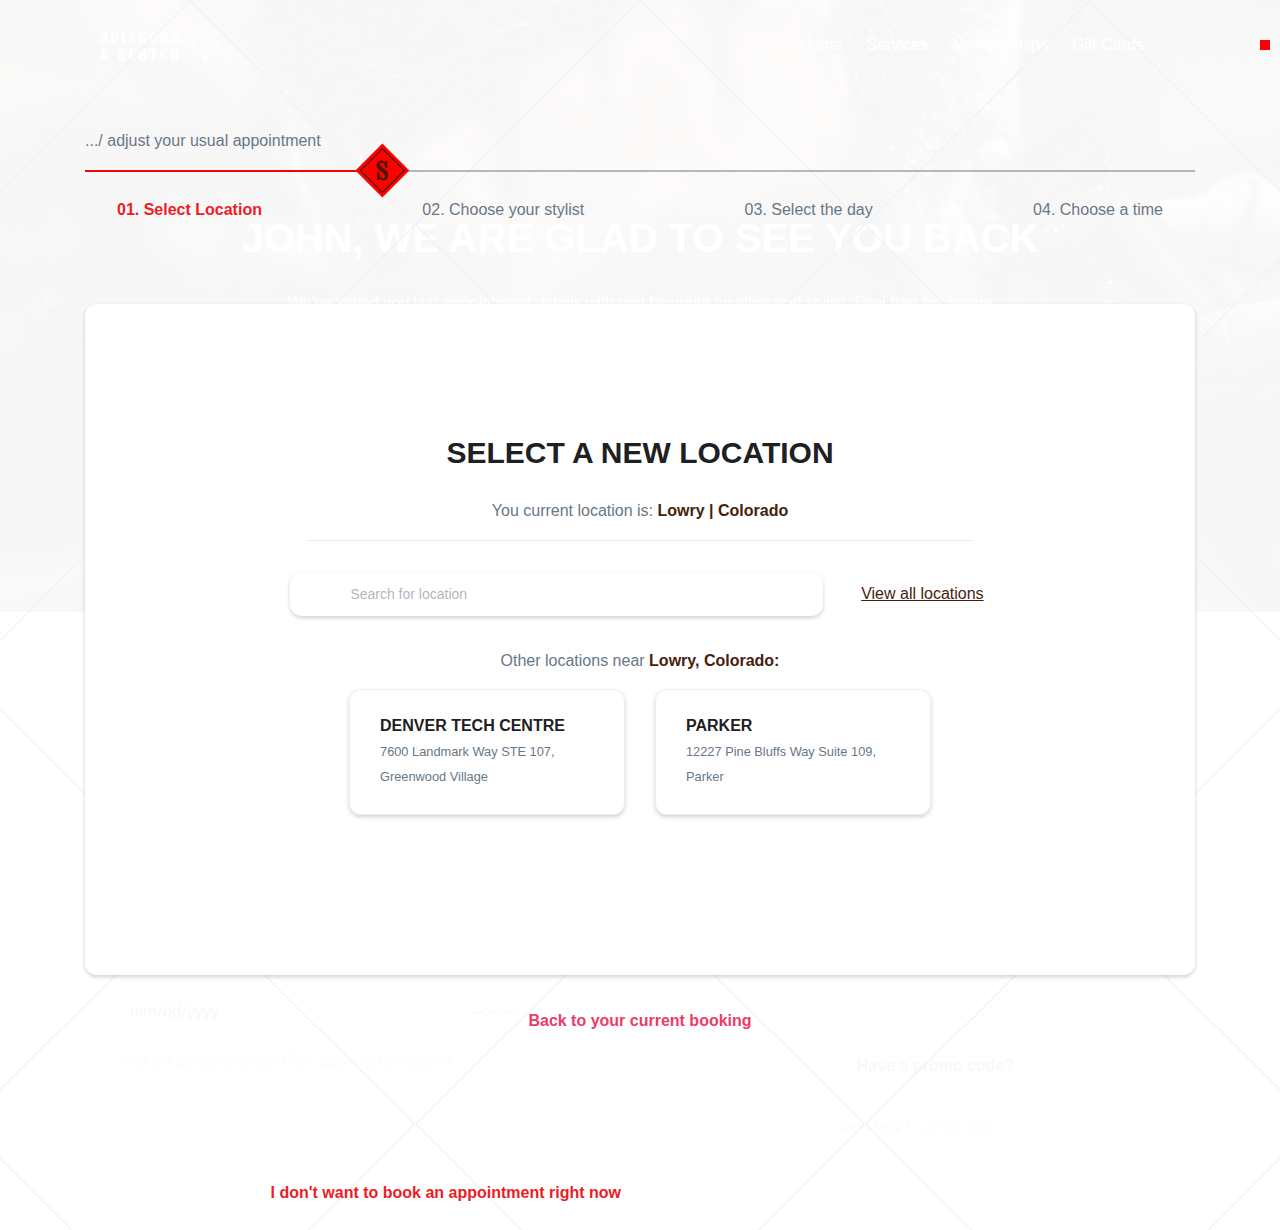
==== index.html @ 5a330d7a "Add files via upload" ====
<!DOCTYPE html>
<html lang="en">

<head>
    <meta charset="UTF-8">
    <meta http-equiv="X-UA-Compatible" content="IE=edge">
    <meta name="viewport" content="width=device-width, initial-scale=1.0">
    <title>Document</title>
    <link rel="stylesheet" href="booking-and-account-custom-css.css">
    <link rel="stylesheet" href="booking-and-account-theme.min.css">
    <link rel="stylesheet" href="style.css">
    <script src="https://ajax.googleapis.com/ajax/libs/jquery/3.6.0/jquery.min.js"></script>
    <!-- <link rel="stylesheet" href="/static/ss-assets/front/ss-design/assets/vendor/font-awesome/css/fontawesome-all.min.css">
    <link rel="stylesheet" href="/static/front-assets/vendor/fontawesome-lfg/css/all.min.css"> -->
    <script src="https://kit.fontawesome.com/88ddfd17d7.js" crossorigin="anonymous"></script>
    <style type="text/css">
        .tk-proxima-nova {
            font-family: "proxima-nova", sans-serif;
        }
    </style>
    <style type="text/css">
        @font-face {
            font-family: tk-proxima-nova-n7;
            src: url(https://use.typekit.net/af/925423/00000000000000003b9b038f/27/l?primer=7cdcb44be4a7db8877ffa5c0007b8dd865b3bbc383831fe2ea177f62257a9191&fvd=n7&v=3) format("woff2"), url(https://use.typekit.net/af/925423/00000000000000003b9b038f/27/d?primer=7cdcb44be4a7db8877ffa5c0007b8dd865b3bbc383831fe2ea177f62257a9191&fvd=n7&v=3) format("woff"), url(https://use.typekit.net/af/925423/00000000000000003b9b038f/27/a?primer=7cdcb44be4a7db8877ffa5c0007b8dd865b3bbc383831fe2ea177f62257a9191&fvd=n7&v=3) format("opentype");
            font-weight: 700;
            font-style: normal;
            font-stretch: normal;
            font-display: auto;
        }
        
        @font-face {
            font-family: tk-proxima-nova-i7;
            src: url(https://use.typekit.net/af/cd78b3/00000000000000003b9b038e/27/l?primer=7cdcb44be4a7db8877ffa5c0007b8dd865b3bbc383831fe2ea177f62257a9191&fvd=i7&v=3) format("woff2"), url(https://use.typekit.net/af/cd78b3/00000000000000003b9b038e/27/d?primer=7cdcb44be4a7db8877ffa5c0007b8dd865b3bbc383831fe2ea177f62257a9191&fvd=i7&v=3) format("woff"), url(https://use.typekit.net/af/cd78b3/00000000000000003b9b038e/27/a?primer=7cdcb44be4a7db8877ffa5c0007b8dd865b3bbc383831fe2ea177f62257a9191&fvd=i7&v=3) format("opentype");
            font-weight: 700;
            font-style: italic;
            font-stretch: normal;
            font-display: auto;
        }
        
        @font-face {
            font-family: tk-proxima-nova-n4;
            src: url(https://use.typekit.net/af/219c30/00000000000000003b9b0389/27/l?primer=7cdcb44be4a7db8877ffa5c0007b8dd865b3bbc383831fe2ea177f62257a9191&fvd=n4&v=3) format("woff2"), url(https://use.typekit.net/af/219c30/00000000000000003b9b0389/27/d?primer=7cdcb44be4a7db8877ffa5c0007b8dd865b3bbc383831fe2ea177f62257a9191&fvd=n4&v=3) format("woff"), url(https://use.typekit.net/af/219c30/00000000000000003b9b0389/27/a?primer=7cdcb44be4a7db8877ffa5c0007b8dd865b3bbc383831fe2ea177f62257a9191&fvd=n4&v=3) format("opentype");
            font-weight: 400;
            font-style: normal;
            font-stretch: normal;
            font-display: auto;
        }
        
        @font-face {
            font-family: tk-proxima-nova-i4;
            src: url(https://use.typekit.net/af/0de7d4/00000000000000003b9b0388/27/l?primer=7cdcb44be4a7db8877ffa5c0007b8dd865b3bbc383831fe2ea177f62257a9191&fvd=i4&v=3) format("woff2"), url(https://use.typekit.net/af/0de7d4/00000000000000003b9b0388/27/d?primer=7cdcb44be4a7db8877ffa5c0007b8dd865b3bbc383831fe2ea177f62257a9191&fvd=i4&v=3) format("woff"), url(https://use.typekit.net/af/0de7d4/00000000000000003b9b0388/27/a?primer=7cdcb44be4a7db8877ffa5c0007b8dd865b3bbc383831fe2ea177f62257a9191&fvd=i4&v=3) format("opentype");
            font-weight: 400;
            font-style: italic;
            font-stretch: normal;
            font-display: auto;
        }
        
        @font-face {
            font-family: tk-proxima-nova-n3;
            src: url(https://use.typekit.net/af/ed2fe5/00000000000000003b9b0387/27/l?primer=7cdcb44be4a7db8877ffa5c0007b8dd865b3bbc383831fe2ea177f62257a9191&fvd=n3&v=3) format("woff2"), url(https://use.typekit.net/af/ed2fe5/00000000000000003b9b0387/27/d?primer=7cdcb44be4a7db8877ffa5c0007b8dd865b3bbc383831fe2ea177f62257a9191&fvd=n3&v=3) format("woff"), url(https://use.typekit.net/af/ed2fe5/00000000000000003b9b0387/27/a?primer=7cdcb44be4a7db8877ffa5c0007b8dd865b3bbc383831fe2ea177f62257a9191&fvd=n3&v=3) format("opentype");
            font-weight: 300;
            font-style: normal;
            font-stretch: normal;
            font-display: auto;
        }
    </style>
</head>

<body class="diamond-background">
    <div class="background-img--wrapper">
        <header id="header" class="header">
            <div class="header-section no-background__modifier">
                <div class="container header-hide-content pt-2">
                    <div id="logoAndNav" class="container">
                        <!-- Nav -->
                        <nav class="js-mega-menu navbar navbar-expand-lg hs-menu-initialized hs-menu-horizontal">
                            <!-- Logo -->
                            <a class="navbar-brand" href="/home" aria-label="Front">
                                <img src="./media/white_logo.svg" alt="Logo">
                            </a>
                            <!-- End Logo -->
                            <!-- Responsive Toggle Button -->
                            <button type="button" class="navbar-toggler btn btn-icon btn-sm rounded-circle" aria-label="Toggle navigation" aria-expanded="false" aria-controls="navBar" data-toggle="collapse" data-target="#navBar">
                                <span
                                    class="navbar-toggler-default">
                                    <svg width="14"
                                        height="14"
                                        viewBox="0 0 18 18"
                                        xmlns="http://www.w3.org/2000/svg">
                                        <path
                                            fill="currentColor"
                                            d="M17.4,6.2H0.6C0.3,6.2,0,5.9,0,5.5V4.1c0-0.4,0.3-0.7,0.6-0.7h16.9c0.3,0,0.6,0.3,0.6,0.7v1.4C18,5.9,17.7,6.2,17.4,6.2z M17.4,14.1H0.6c-0.3,0-0.6-0.3-0.6-0.7V12c0-0.4,0.3-0.7,0.6-0.7h16.9c0.3,0,0.6,0.3,0.6,0.7v1.4C18,13.7,17.7,14.1,17.4,14.1z">
                                        </path>
                                    </svg>
                                </span>
                                <span
                                    class="navbar-toggler-toggled">
                                    <svg width="14"
                                        height="14"
                                        viewBox="0 0 18 18"
                                        xmlns="http://www.w3.org/2000/svg">
                                        <path
                                            fill="currentColor"
                                            d="M11.5,9.5l5-5c0.2-0.2,0.2-0.6-0.1-0.9l-1-1c-0.3-0.3-0.7-0.3-0.9-0.1l-5,5l-5-5C4.3,2.3,3.9,2.4,3.6,2.6l-1,1 C2.4,3.9,2.3,4.3,2.5,4.5l5,5l-5,5c-0.2,0.2-0.2,0.6,0.1,0.9l1,1c0.3,0.3,0.7,0.3,0.9,0.1l5-5l5,5c0.2,0.2,0.6,0.2,0.9-0.1l1-1 c0.3-0.3,0.3-0.7,0.1-0.9L11.5,9.5z">
                                        </path>
                                    </svg>
                                </span>
                            </button>
                            <!-- End Responsive Toggle Button -->
                            <!-- Navigation -->
                            <div id="navBar" class="collapse navbar-collapse">
                                <ul class="navbar-nav">
                                    <li class="navbar-nav-item">
                                        <a class="nav-link active nav-loading-trigger" href="/home">Home</a>
                                    </li>
                                    <!-- Listings -->
                                    <li class="navbar-nav-item mr-lg-auto">
                                        <a id="jobListingsMegaMenu" class="hs-mega-menu-invoker nav-link nav-loading-trigger" href="/services" aria-haspopup="true" aria-expanded="false" aria-labelledby="jobsSubMenuListing">Services</a>
                                    </li>
                                    <!-- End Listings -->
                                    <!-- Listings -->
                                    <li class="navbar-nav-item mr-lg-auto">
                                        <a id="jobListingsMegaMenu" class="hs-mega-menu-invoker nav-link nav-loading-trigger" href="/memberships" aria-haspopup="true" aria-expanded="false" aria-labelledby="jobsSubMenuListing">Memberships</a>
                                    </li>
                                    <!-- End Listings -->
                                    <!-- Listings -->
                                    <li class="navbar-nav-item mr-lg-auto">
                                        <a id="giftCards" class="hs-mega-menu-invoker nav-link nav-loading-trigger" href="/gift-card" aria-haspopup="true" aria-expanded="false" aria-labelledby="giftCard">Gift
                                            Cards</a>
                                    </li>
                                    <!-- End Listings -->
                                    <!-- Listings -->
                                    <li class="nav-item u-header__nav-last-item">
                                        <a id="homeMegaMenu" class="nav-link u-header__nav-link profile-button ml-n2" href="/account"><span
                                                class="fas fa-user-circle mr-2 map-marker modal-size"></span></a>
                                    </li>
                                    <!-- End Listings -->
                                </ul>
                            </div>
                            <!-- End Navigation -->
                        </nav>
                        <!-- End Nav -->
                    </div>
                    <!-- ========== END HEADER ========== -->
                </div>
        </header>
        <!--Hero text-->
        <section class="container space-3 space-top-3 hero-text__wrapper">
            <div class="w-md-80 w-lg-80 text-center mx-md-auto mb-7 fadein-1">
                <h1 class="display-5 text-white font-weight-bold uppercase mb-sm-4 fadeInUp u-in-viewport desktop__only">
                    <span class="user__name">John</span>, we are glad to see you back
                </h1>
                <h1 class="display-5 text-white font-weight-bold uppercase mb-sm-4 fadeInUp u-in-viewport mobile__only">
                    <span class="user__name">John</span>, book again in a click
                </h1>
                <p class="pb-5 w-80 mx-auto border-bottom text-white">
                    We’ve saved you last appointment details with you favourite location and stylist. Feel free to change anything or if we’re spot on book again</p>
            </div>
        </section>
        <!--Booking details-->
        <section class="container booking-details__wrapper w-90">
            <div class="card p-5 mb-4 appointment-details__wrapper">
                <!-------stylist info-->
                <div class="appointment-details__stylist">
                    <h3 class="h3 border-bottom mb-4 pb-3 text-brown">
                        Your last appointment details </h3>
                    <!--stylist image-->
                    <div class="stylist__image mb-4">
                        <img src="./media/stylist-img-placeholder.jpg" />
                        <i class="fa-solid fa-fire-flame-curved"></i>
                        <!--show if stylist is elite-->
                        <span class="text-secondary font-weight-bold pl-2 elite__stylist">Elite
                            Stylist</span>
                        <i class="fa-solid fa-circle-info tooltip__wrapper" style="width: 10px; height: 10px; background: black;">
                            <span
                                class="tooltiptext">Our
                                elite stylists are
                                more experienced &
                                skilled, so we
                                charge a little
                                bit more.</span>
                        </i>
                    </div>
                    <!--stylist name-->
                    <div class="stylist-name mb-2 d-flex">
                        <p class="mb-0">Your Stylist: <strong class="text-brown">Austin</strong> - </p> <button class="change__button change-stylist__button brown-hover">
                            (<u>change
                                stylist</u>)</button>
                    </div>
                </div>
                <!--location info-->
                <div class="appointment-details__location d-flex mb-4 pb-3 border-bottom">
                    <p class="mb-0">Shop location:
                        <strong class="shop__location text-brown">Lowry
                            | COLORADO </strong> -
                    </p><button class="change__button change-location__button brown-hover">(<u>switch
                            shop</u>)</button>
                </div>
                <!--services info-->
                <div class="appointment-details__service">
                    <div class="appointment-details-service__single border-bottom mb-4 pb-3">
                        <div class="d-flex">
                            <div class="service-name__wrapper d-flex">
                                <div class="service_name text-brown font-weight-bold">
                                    THE TEN YEAR
                                </div>
                                <img src="./media/scissors-icon.svg" alt="scissors-icon">
                            </div>
                            <!--if extra service show delete button -->
                            <!-- <button class="change__button text-grey red-hover"><i
                                    class="fa-solid fa-trash-can"></i>
                                Remove</button> -->
                            <div class="service-price text-brown font-weight-bold">
                                $48.00</div>
                        </div>
                        <div class="service-duration text-grey">
                            Duration: 45 min</div>
                    </div>
                    <div class="appointment-details-service__single border-bottom mb-4 pb-3">
                        <div class="d-flex">
                            <div class="service-name__wrapper d-flex">
                                <div class="service_name text-brown font-weight-bold">
                                    FACIAL HAIR TRIM
                                </div>
                                <img src="./media/straight-razor-new.svg" alt="razor-icon">
                            </div>
                            <!--if extra service show delete button -->
                            <button class="change__button text-grey red-hover"><i
                                    class="fa-solid fa-trash-can"></i>
                                Remove</button>
                            <div class="service-price text-brown font-weight-bold">
                                $26.00</div>
                        </div>
                        <div class="service-duration text-grey">
                            Duration: 30 min</div>
                    </div>
                </div>
                <!--appointment time & date -->
                <div class="appoinment-details__time">
                    <div class="d-flex">
                        <div class="date-selector">
                            <label class="font-weight-bold" for="change_date">DATE</label>
                            <input class="card w-100" data-date="" data-date-format="DD MMMM YYYY" type="date" id="change_date" name="change_date" value="" required>
                        </div>
                        <div class="time-selector">
                            <label for="change_date" class="font-weight-bold text-grey">TIME</label>
                            <input class="card w-100" type="time" id="change_time" name="change_time" value="" requried>
                        </div>
                    </div>
                    <p class="text-grey pt-2 m-0">
                        <i>*Did we guess wrong?
                            Click above to change
                            it</i>
                    </p>
                </div>
                <div class="book__later desktop__only">
                    <a class="font-weight-bold" href=""><i
                            class="fa-solid fa-chevron-left"></i>I
                        don't want to book an
                        appointment right now</a>
                </div>
            </div>
            <div class="service-summary__wrapper">
                <div class="card p-5 mb-4">
                    <div class="border-bottom pb-4 mb-4">
                        <h2 class="h3 mb-0 text-brown">
                            Service summary</h2>
                    </div>
                    <!-- End Title -->
                    <div class="pb-4">
                        <div class="media align-items-center mb-4">
                            <span class="d-block font-size-1 mr-3">Subtotal</span>
                            <div class="media-body text-right">
                                <span class="text-brown font-weight-bold">$42.00</span>
                            </div>
                        </div>
                        <div class="media align-items-center mb-4">
                            <span class="d-block font-size-1 mr-3">Where</span>
                            <div class="media-body text-right">
                                <span class="text-brown"><button
                                        class="change__button font-weight-bold text-brown"><i
                                            class="fa-solid fa-location-dot"></i><u>Denver
                                            Tech
                                            Center,
                                            CO</u></button></span>
                            </div>
                        </div>
                        <div class="media align-items-center mb-4">
                            <span class="d-block font-size-1 mr-3">When</span>
                            <div class="media-body text-right">
                                <span class="text-brown font-weight-bold">Aug,
                                    12, 2022 -
                                    11:30
                                    AM</span>
                            </div>
                        </div>
                        <div class="media align-items-center border-bottom pb-3">
                            <span class="d-block font-size-1 mr-3">Duration</span>
                            <div class="media-body text-right">
                                <span class="text-brown font-weight-bold">30
                                    min</span>
                            </div>
                        </div>
                        <div class="media align-items-center mb-4">
                            <span class="d-block font-size-1 mr-3"></span>
                        </div>
                        <div class="form-group mb-3 desktop__only">
                            <textarea class="form-control" name="notes" form="booking-form" placeholder="Anything else we need to know?" rows="2"></textarea>
                        </div>
                        <form id="booking-form" method="POST" action="/booking-data">
                            <div class="row mx-1">
                                <div class="w-100 my-1">
                                    <button class="btn btn-primary btn-block btn-pill transition-3d-hover" name="complete_booking" value="LFG" type="submit" id="complete_booking" data-total-price="42.0">Book
                                        Now</button>
                                </div>
                                <script type="text/javascript">
                                    $('#$complete_booking').click(function() {
                                        var totalPrice = parseFloat($(this).data('total-price'));
                                        fbq('track', 'Purchase', {
                                            currency: "USD",
                                            value: totalPrice
                                        });
                                    });
                                </script>
                            </div>
                        </form>
                    </div>
                </div>
                <!-- Promo Code section -->
                <div id="shopCartAccordion" class="accordion card mb-4">
                    <!-- Card -->
                    <div class="card" style="box-shadow: none">
                        <div class="card-header card-collapse promo-code__wrapper" id="shopCartHeadingOne">
                            <h3 class="mb-0">
                                <a class="btn btn-link btn-block card-btn  collapsed text-brown" href="javascript:;" role="button" data-toggle="collapse" data-target="#shopCartOne" aria-expanded="false" aria-controls="shopCartOne">
                                    Have a promo
                                    code? </a>
                            </h3>
                        </div>
                        <div id="shopCartOne" class="collapse" aria-labelledby="shopCartHeadingOne" data-parent="#shopCartAccordion" style="">
                            <form class="js-validate p-4" novalidate="novalidate" method="POST" action="/booking-data">
                                <div class="input-group input-group-pill mb-3">
                                    <input type="text" class="form-control" name="promo_code" placeholder="Promo code" aria-label="Promo code">
                                    <div class="input-group-append">
                                        <button type="submit" class="btn btn-block btn-primary btn-pill">Apply</button>
                                    </div>
                                </div>
                            </form>
                        </div>
                    </div>
                </div>
                <div class="form-group mb-3 mobile__only">
                    <textarea class="form-control" name="notes" form="booking-form" placeholder="Anything else we need to know?" rows="2"></textarea>
                </div>
                <!--Need help section-->
                <div class="media align-items-center pb-4">
                    <div class="media-body text-body small">
                        <span class="font-weight-bold mr-1">Need
                            Help?</span>
                        <a class="link-underline" href="tel:7203727859">Call
                            the shop</a>
                    </div>
                </div>
            </div>
            <div class="book__later mobile__only">
                <a class="font-weight-bold" href=""><i
                        class="fa-solid fa-chevron-left"></i>I
                    don't want to book an
                    appointment right now</a>
            </div>
        </section>
        <!--Modals-->
        <div class="modal__wrapper select__stylist hide_el">
            <div class="container">
                <i class="fa-solid fa-xmark close__modal"></i>
                <div class="progress-bar__content space-3 space-top-3 desktop__only">
                    <p>.../ adjust your usual appointment
                    </p>
                    <div class="progress-bar">
                        <div class="progress-bar_fill">
                        </div>
                    </div>
                    <div class="progress-steps">
                        <div class="first-step active__step">
                            <p class="mb-0">01. Choose your stylist
                            </p>
                            <img class="progress__img" src="./media/red-diamond.svg">
                        </div>
                        <div class="second-step">
                            <p class="mb-0">02. Select the day</p>
                        </div>
                        <div class="third-step">
                            <p class="mb-0">03. Choose a time</p>
                        </div>
                    </div>
                </div>
                <div class="progress-bar__content progress-bar__mobile space-3 space-top-3 mobile__only">
                    <p>.../ adjust your usual appointment
                    </p>
                    <div class="progress-bar mt-5">
                        <div class="progress-bar_fill">
                        </div>
                    </div>
                    <div class="progress-steps">
                        <div class="first-step active__step">
                            <p class="mb-0">01. Stylist
                            </p>
                            <img class="progress__img" src="./media/red-diamond.svg">
                        </div>
                        <div class="second-step">
                            <p class="mb-0">02. Date
                            </p>
                        </div>
                        <div class="third-step">
                            <p class="mb-0">03. Time
                            </p>
                        </div>
                    </div>
                </div>
                <div class="card space-3 space-lg-3 mt-7">
                    <div class="col-sm-10 w-md-80 w-lg-60 text-center mx-auto mb-3 fadein-1" style="">
                        <h2 class="display-5 font-weight-bold uppercase mb-sm-4 fadeInUp u-in-viewport">
                            select any available stylist below </h2>
                        <p class="border-bottom pb-3 mb-3">
                            You are currently with
                            <span><strong
                                    class="text-brown">Austin</strong></span>, select any other available stylist</p>
                    </div>
                    <form method="POST" action="">
                        <div class="row fadein-1 w-lg-60 w-90 text-center mx-auto justify-content-center" style="">
                            <div class="col-sm-10 col-lg-6 col-md-8 col-xl-6 mb-3 mb-sm-5 align-center">
                                <!-- Card -->
                                <button type="" name="specific_stylist" value="anyone" class="card card-bordered card-hover-shadow h-100 w-100 text-left loading-trigger">
                                    <div
                                        class="card-body w-100">
                                        <div
                                            class="media align-items-center">
                                            <div
                                                class="media-body">
                                                <h5
                                                    class="text-hover-primary mb-0 uppercase">
                                                    Any
                                                    stylist
                                                </h5>
                                                <small
                                                    class="text-body">Price
                                                    may
                                                    vary</small>
                                            </div>
                                            <div
                                                class="text-primary text-hover-primary pl-2 ml-auto">
                                                <div
                                                    class="avatar avatar-circle">
                                                    <img class="avatar-img"
                                                        src="./media/red-diamond.svg">
                                                </div>
                                            </div>
                                        </div>
                                    </div>
                                </button>
                                <!-- End Card -->
                            </div>
                            <input id="ga-uuid" type="hidden" value="undefined">
                            <script>
                                document.getElementById("ga-uuid").value = gtag('get', 'uuid');
                            </script>
                            <div class="col-sm-10 col-lg-6 col-md-8 col-xl-6 mb-3 mb-sm-5 align-center">
                                <!-- Card -->
                                <button type="submit" name="specific_stylist" value="197912,Alexandrea (Barber),https://s3.amazonaws.com/mytime_prod/attachments/12379/thumb/Alex.PNG?2019" class="card card-bordered card-hover-shadow h-100 w-100 text-left loading-trigger">
                                    <div
                                        class="card-body w-100">
                                        <div
                                            class="media align-items-center">
                                            <div
                                                class="media-body">
                                                <h5
                                                    class="text-hover-primary mb-0 uppercase">
                                                    Alexandrea
                                                    (Barber)
                                                </h5>
                                                <small
                                                    class="text-body">$48</small>
                                                <!-- <small class="text-body">Blurb here?</small> -->
                                            </div>
                                            <div
                                                class="text-primary text-hover-primary pl-2 ml-auto">
                                                <div
                                                    class="avatar avatar-circle">
                                                    <img class="avatar-img"
                                                        src="https://s3.amazonaws.com/mytime_prod/attachments/12379/thumb/Alex.PNG?2019">
                                                </div>
                                            </div>
                                        </div>
                                    </div>
                                </button>
                                <!-- End Card -->
                            </div>
                            <div class="col-sm-10 col-lg-6 col-md-8 col-xl-6 mb-3 mb-sm-5 align-center">
                                <!-- Card -->
                                <button type="submit" name="specific_stylist" value="197917,Karel (Barber),https://s3.amazonaws.com/mytime_prod/attachments/16399/thumb/Karel2020.jpg?2021" class="card card-bordered card-hover-shadow h-100 w-100 text-left loading-trigger">
                                    <div
                                        class="card-body w-100">
                                        <div
                                            class="media align-items-center">
                                            <div
                                                class="media-body">
                                                <h5
                                                    class="text-hover-primary mb-0 uppercase">
                                                    Karel
                                                    (Barber)
                                                </h5>
                                                <small
                                                    class="text-body">$54</small>
                                                <!-- <small class="text-body">Blurb here?</small> -->
                                            </div>
                                            <div
                                                class="text-primary text-hover-primary pl-2 ml-auto">
                                                <div
                                                    class="avatar avatar-circle">
                                                    <img class="avatar-img"
                                                        src="https://s3.amazonaws.com/mytime_prod/attachments/16399/thumb/Karel2020.jpg?2021">
                                                </div>
                                            </div>
                                        </div>
                                    </div>
                                </button>
                                <!-- End Card -->
                            </div>
                            <div class="col-sm-10 col-lg-6 col-md-8 col-xl-6 mb-3 mb-sm-5 align-center">
                                <!-- Card -->
                                <button type="submit" name="specific_stylist" value="197935,Marlania (Stylist),https://s3.amazonaws.com/mytime_prod/attachments/12400/thumb/Marlania.PNG?2019" class="card card-bordered card-hover-shadow h-100 w-100 text-left loading-trigger">
                                    <div
                                        class="card-body w-100">
                                        <div
                                            class="media align-items-center">
                                            <div
                                                class="media-body">
                                                <h5
                                                    class="text-hover-primary mb-0 uppercase">
                                                    Marlania
                                                    (Stylist)
                                                </h5>
                                                <small
                                                    class="text-body">$54</small>
                                                <!-- <small class="text-body">Blurb here?</small> -->
                                            </div>
                                            <div
                                                class="text-primary text-hover-primary pl-2 ml-auto">
                                                <div
                                                    class="avatar avatar-circle">
                                                    <img class="avatar-img"
                                                        src="https://s3.amazonaws.com/mytime_prod/attachments/12400/thumb/Marlania.PNG?2019">
                                                </div>
                                            </div>
                                        </div>
                                    </div>
                                </button>
                                <!-- End Card -->
                            </div>
                        </div>
                        <!-- End Row -->
                    </form>
                </div>
                <div class="text-center mt-5"><a class="font-weight-bold" href=""><i
                            class="fa-solid fa-chevron-left"></i>Back
                        to your current
                        booking</a>
                </div>
            </div>
        </div>
        <div class="modal__wrapper select__day hide_el">
            <div class="container">
                <i class="fa-solid fa-xmark close__modal"></i>
                <div class="progress-bar__content space-3 space-top-3 desktop__only">
                    <p>.../ adjust your usual appointment
                    </p>
                    <div class="progress-bar">
                        <div style='width: 75%' class="progress-bar_fill">
                        </div>
                    </div>
                    <div class="progress-steps">
                        <div class="first-step completed__step">
                            <p class="mb-0">01. Choose your stylist
                            </p>
                            <small class="selected-stylist__name">Alexandrea</small>
                        </div>
                        <div class="second-step active__step">
                            <p class="mb-0">02. Select the day</p>
                            <img class="progress__img" src="./media/red-diamond.svg">
                        </div>
                        <div class="third-step">
                            <p class="mb-0">03. Choose a time</p>
                        </div>
                    </div>
                </div>
                <div class="progress-bar__content progress-bar__mobile space-3 space-top-3 mobile__only">
                    <p>.../ adjust your usual appointment
                    </p>
                    <div class="progress-bar mt-5">
                        <div style='width: 75%' class="progress-bar_fill">
                        </div>
                    </div>
                    <div class="progress-steps">
                        <div class="first-step completed__step">
                            <p class="mb-0">01. Stylist
                            </p>
                            <small class="selected-stylist__name">Alexandrea</small>
                        </div>
                        <div class="second-step active__step">
                            <p class="mb-0">02. Date
                            </p>
                            <img class="progress__img" src="./media/red-diamond.svg">
                        </div>
                        <div class="third-step">
                            <p class="mb-0">03. Time
                            </p>
                        </div>
                    </div>
                </div>
                <div class="card space-3 space-lg-3 mt-7">
                    <div class="w-md-80 w-lg-60 text-center mx-auto mb-3 fadein-1" style="">
                        <h2 class="display-5 font-weight-bold uppercase mb-sm-4 fadeInUp u-in-viewport">
                            Which day would you like? </h2>
                        <p class="border-bottom pb-3 mb-3">
                            Below are the first days <span><strong
                                    class="text-brown">Alexandrea</strong></span> is avaialable</p>
                    </div>
                    <form method="POST" action="/booking-data">
                        <div class="row fadein-1 w-90 text-center mx-auto justify-content-center" style="">
                            <div class="col-sm-6 col-lg-4 col-xl-3 mb-3 mb-sm-5">
                                <!-- Card -->
                                <button type="submit" name="selected_date" value="2022-09-06,Sep. 6, 2022" class="card card-bordered card-hover-shadow h-100 w-100 text-left loading-trigger">
                                    <div
                                        class="card-body w-100">
                                        <div
                                            class="media align-items-center">
                                            <div
                                                class="media-body">
                                                <h5
                                                    class="text-hover-primary mb-0 uppercase">
                                                    Tuesday
                                                </h5>
                                                <small
                                                    class="text-body">Sep.
                                                    6,
                                                    2022</small>
                                            </div>
                                            <div
                                                class="text-primary text-hover-primary pl-2 ml-auto">
                                                <i
                                                    class="far fa-calendar-alt fa-lg"></i>
                                            </div>
                                        </div>
                                    </div>
                                </button>
                                <!-- End Card -->
                            </div>
                            <div class="col-sm-6 col-lg-4 col-xl-3 mb-3 mb-sm-5">
                                <!-- Card -->
                                <button type="submit" name="selected_date" value="2022-09-08,Sep. 8, 2022" class="card card-bordered card-hover-shadow h-100 w-100 text-left loading-trigger">
                                    <div
                                        class="card-body w-100">
                                        <div
                                            class="media align-items-center">
                                            <div
                                                class="media-body">
                                                <h5
                                                    class="text-hover-primary mb-0 uppercase">
                                                    Thursday
                                                </h5>
                                                <small
                                                    class="text-body">Sep.
                                                    8,
                                                    2022</small>
                                            </div>
                                            <div
                                                class="text-primary text-hover-primary pl-2 ml-auto">
                                                <i
                                                    class="far fa-calendar-alt fa-lg"></i>
                                            </div>
                                        </div>
                                    </div>
                                </button>
                                <!-- End Card -->
                            </div>
                            <div class="col-sm-6 col-lg-4 col-xl-3 mb-3 mb-sm-5">
                                <!-- Card -->
                                <button type="submit" name="selected_date" value="2022-09-09,Sep. 9, 2022" class="card card-bordered card-hover-shadow h-100 w-100 text-left loading-trigger">
                                    <div
                                        class="card-body w-100">
                                        <div
                                            class="media align-items-center">
                                            <div
                                                class="media-body">
                                                <h5
                                                    class="text-hover-primary mb-0 uppercase">
                                                    Friday
                                                </h5>
                                                <small
                                                    class="text-body">Sep.
                                                    9,
                                                    2022</small>
                                            </div>
                                            <div
                                                class="text-primary text-hover-primary pl-2 ml-auto">
                                                <i
                                                    class="far fa-calendar-alt fa-lg"></i>
                                            </div>
                                        </div>
                                    </div>
                                </button>
                                <!-- End Card -->
                            </div>
                            <!-- Flatpickr -->
                        </div>
                    </form>
                    <form class="mt-3" name="custom_date" method="POST" action="/booking-data">
                        <div class="row justify-content-center fadein-1" style="">
                            <div class="col-sm-10 col-lg-4 col-xl-3 mb-3 mb-sm-5 w-90">
                                <input name="selected_date" id="flatpikr" type="text" class="flatpickr card card-bordered card-hover-shadow h-100 w-100 text-left flatpickr-input" style="color: #1e2022 !important; text-align: center !important; height: 95px !important; padding: 1.5rem; font-weight: bold;"
                                    placeholder="SELECT ANOTHER DATE" readonly="readonly">
                            </div>
                        </div>
                        <!-- End Flatpicker -->
                    </form>
                </div>
                <div class="text-center mt-5 step-back__stylist">
                    <button type="text" class="font-weight-bold change__button text-secondary" href=""><i
                            class="fa-solid fa-chevron-left"></i>Choose
                        a new stylist</button>
                </div>
            </div>
        </div>
        <div class="modal__wrapper select__time hide_el">
            <div class="container">
                <i class="fa-solid fa-xmark close__modal"></i>
                <div class="progress-bar__content space-3 space-top-3 desktop__only">
                    <p>.../ adjust your usual appointment
                    </p>
                    <div class="progress-bar">
                        <div style='width: 98%' class="progress-bar_fill">
                        </div>
                    </div>
                    <div class="progress-steps">
                        <div class="first-step completed__step">
                            <p class="mb-0">01. Choose your stylist
                            </p>
                            <small class="selected-stylist__name">Alexandrea</small>
                        </div>
                        <div class="second-step completed__step">
                            <p class="mb-0">02. Select the day</p>
                            <small class="selected-stylist__name">Sun,
                                Aug, 13,
                                2022</small>
                        </div>
                        <div class="third-step active__step">
                            <p class="mb-0">03. Choose a time</p>
                            <img class="progress__img" src="./media/red-diamond.svg">
                        </div>
                    </div>
                </div>
                <div class="progress-bar__content progress-bar__mobile space-3 space-top-3 mobile__only">
                    <p>.../ adjust your usual appointment
                    </p>
                    <div class="progress-bar mt-5">
                        <div style='width: 94%' class="progress-bar_fill">
                        </div>
                    </div>
                    <div class="progress-steps">
                        <div class="first-step completed__step">
                            <p class="mb-0">01. Stylist
                            </p>
                            <small class="selected-stylist__name">Alexandrea</small>
                        </div>
                        <div class="second-step completed__step">
                            <p class="mb-0">02. Date
                            </p>
                            <small class="selected-stylist__name">Sun,
                                Aug, 13,
                                22</small>
                        </div>
                        <div class="third-step active__step">
                            <p class="mb-0">03. Time
                            </p>
                            <img class="progress__img" src="./media/red-diamond.svg">
                        </div>
                    </div>
                </div>
                <div class="card space-3 space-lg-3 mt-7">
                    <div class="w-80 w-lg-60 text-center mx-auto mb-3 fadein-1" style="">
                        <h2 class="display-5 font-weight-bold uppercase mb-sm-4 fadeInUp u-in-viewport">
                            WHAT TIME WORKS BEST?
                        </h2>
                        <p class="border-bottom pb-3 mb-3">
                            Below is Alexandrea's availability on <span>
                                <strong
                                    class="text-brown">Sun,
                                    Aug 13,
                                    2022</strong></span>
                        </p>
                    </div>
                    <form name="custom_date2" id="custom_date2" method="POST" action="/booking-data">
                        <div class="row justify-content-center fadein-1" style="">
                            <div class="col-sm-10 col-lg-4 col-xl-3 mb-3 mb-sm-5 w-90">
                                <input name="selected_date" id="flatpikr2" type="text" class="flatpickr card card-bordered card-hover-shadow h-100 w-100 text-left flatpickr-input" style="color: #1e2022 !important; text-align: center !important; height: 95px !important; padding: 1.5rem; font-weight: bold;"
                                    placeholder="CHOOSE A NEW DATE" readonly="readonly">
                            </div>
                        </div>
                    </form>
                    <form method="POST" action="/booking-data">
                        <div class="row w-80 mx-auto justify-content-center fadein-1" style="">
                            <div class="col-sm-6 col-lg-4 col-xl-3 mb-3 mb-sm-5">
                                <!-- Card -->
                                <button type="submit" name="selected_time" value="2022-09-08T15:30:00Z,233179,197912,38.0" class="card card-bordered card-hover-shadow h-100 w-100 text-left loading-trigger">
                                    <div
                                        class="card-body w-100">
                                        <div
                                            class="media align-items-center">
                                            <div
                                                class="media-body">
                                                <h5
                                                    class="text-hover-primary mb-0">
                                                    9:30
                                                    AM
                                                </h5>
                                                <small
                                                    class="text-body">45
                                                    min</small>
                                            </div>
                                            <div
                                                class="text-primary text-hover-primary pl-2 ml-auto">
                                                <i
                                                    class="far fa-clock fa-lg"></i>
                                            </div>
                                        </div>
                                    </div>
                                </button>
                                <!-- End Card -->
                            </div>
                            <div class="col-sm-6 col-lg-4 col-xl-3 mb-3 mb-sm-5">
                                <!-- Card -->
                                <button type="submit" name="selected_time" value="2022-09-08T16:00:00Z,233179,197912,38.0" class="card card-bordered card-hover-shadow h-100 w-100 text-left loading-trigger">
                                    <div
                                        class="card-body w-100">
                                        <div
                                            class="media align-items-center">
                                            <div
                                                class="media-body">
                                                <h5
                                                    class="text-hover-primary mb-0">
                                                    10:00
                                                    AM
                                                </h5>
                                                <small
                                                    class="text-body">45
                                                    min</small>
                                            </div>
                                            <div
                                                class="text-primary text-hover-primary pl-2 ml-auto">
                                                <i
                                                    class="far fa-clock fa-lg"></i>
                                            </div>
                                        </div>
                                    </div>
                                </button>
                                <!-- End Card -->
                            </div>
                            <div class="col-sm-6 col-lg-4 col-xl-3 mb-3 mb-sm-5">
                                <!-- Card -->
                                <button type="submit" name="selected_time" value="2022-09-08T16:15:00Z,233179,197912,38.0" class="card card-bordered card-hover-shadow h-100 w-100 text-left loading-trigger">
                                    <div
                                        class="card-body w-100">
                                        <div
                                            class="media align-items-center">
                                            <div
                                                class="media-body">
                                                <h5
                                                    class="text-hover-primary mb-0">
                                                    10:15
                                                    AM
                                                </h5>
                                                <small
                                                    class="text-body">45
                                                    min</small>
                                            </div>
                                            <div
                                                class="text-primary text-hover-primary pl-2 ml-auto">
                                                <i
                                                    class="far fa-clock fa-lg"></i>
                                            </div>
                                        </div>
                                    </div>
                                </button>
                                <!-- End Card -->
                            </div>
                            <div class="col-sm-6 col-lg-4 col-xl-3 mb-3 mb-sm-5">
                                <!-- Card -->
                                <button type="submit" name="selected_time" value="2022-09-08T16:30:00Z,233179,197912,38.0" class="card card-bordered card-hover-shadow h-100 w-100 text-left loading-trigger">
                                    <div
                                        class="card-body w-100">
                                        <div
                                            class="media align-items-center">
                                            <div
                                                class="media-body">
                                                <h5
                                                    class="text-hover-primary mb-0">
                                                    10:30
                                                    AM
                                                </h5>
                                                <small
                                                    class="text-body">45
                                                    min</small>
                                            </div>
                                            <div
                                                class="text-primary text-hover-primary pl-2 ml-auto">
                                                <i
                                                    class="far fa-clock fa-lg"></i>
                                            </div>
                                        </div>
                                    </div>
                                </button>
                                <!-- End Card -->
                            </div>
                            <div class="col-sm-6 col-lg-4 col-xl-3 mb-3 mb-sm-5">
                                <!-- Card -->
                                <button type="submit" name="selected_time" value="2022-09-08T16:45:00Z,233179,197912,38.0" class="card card-bordered card-hover-shadow h-100 w-100 text-left loading-trigger">
                                    <div
                                        class="card-body w-100">
                                        <div
                                            class="media align-items-center">
                                            <div
                                                class="media-body">
                                                <h5
                                                    class="text-hover-primary mb-0">
                                                    10:45
                                                    AM
                                                </h5>
                                                <small
                                                    class="text-body">45
                                                    min</small>
                                            </div>
                                            <div
                                                class="text-primary text-hover-primary pl-2 ml-auto">
                                                <i
                                                    class="far fa-clock fa-lg"></i>
                                            </div>
                                        </div>
                                    </div>
                                </button>
                                <!-- End Card -->
                            </div>
                            <div class="col-sm-6 col-lg-4 col-xl-3 mb-3 mb-sm-5">
                                <!-- Card -->
                                <button type="submit" name="selected_time" value="2022-09-08T19:30:00Z,233179,197912,38.0" class="card card-bordered card-hover-shadow h-100 w-100 text-left loading-trigger">
                                    <div
                                        class="card-body w-100">
                                        <div
                                            class="media align-items-center">
                                            <div
                                                class="media-body">
                                                <h5
                                                    class="text-hover-primary mb-0">
                                                    1:30
                                                    PM
                                                </h5>
                                                <small
                                                    class="text-body">45
                                                    min</small>
                                            </div>
                                            <div
                                                class="text-primary text-hover-primary pl-2 ml-auto">
                                                <i
                                                    class="far fa-clock fa-lg"></i>
                                            </div>
                                        </div>
                                    </div>
                                </button>
                                <!-- End Card -->
                            </div>
                            <div class="col-sm-6 col-lg-4 col-xl-3 mb-3 mb-sm-5">
                                <!-- Card -->
                                <button type="submit" name="selected_time" value="2022-09-08T19:45:00Z,233179,197912,38.0" class="card card-bordered card-hover-shadow h-100 w-100 text-left loading-trigger">
                                    <div
                                        class="card-body w-100">
                                        <div
                                            class="media align-items-center">
                                            <div
                                                class="media-body">
                                                <h5
                                                    class="text-hover-primary mb-0">
                                                    1:45
                                                    PM
                                                </h5>
                                                <small
                                                    class="text-body">45
                                                    min</small>
                                            </div>
                                            <div
                                                class="text-primary text-hover-primary pl-2 ml-auto">
                                                <i
                                                    class="far fa-clock fa-lg"></i>
                                            </div>
                                        </div>
                                    </div>
                                </button>
                                <!-- End Card -->
                            </div>
                            <div class="col-sm-6 col-lg-4 col-xl-3 mb-3 mb-sm-5">
                                <!-- Card -->
                                <button type="submit" name="selected_time" value="2022-09-08T22:45:00Z,233179,197912,38.0" class="card card-bordered card-hover-shadow h-100 w-100 text-left loading-trigger">
                                    <div
                                        class="card-body w-100">
                                        <div
                                            class="media align-items-center">
                                            <div
                                                class="media-body">
                                                <h5
                                                    class="text-hover-primary mb-0">
                                                    4:45
                                                    PM
                                                </h5>
                                                <small
                                                    class="text-body">45
                                                    min</small>
                                            </div>
                                            <div
                                                class="text-primary text-hover-primary pl-2 ml-auto">
                                                <i
                                                    class="far fa-clock fa-lg"></i>
                                            </div>
                                        </div>
                                    </div>
                                </button>
                                <!-- End Card -->
                            </div>
                            <div class="col-sm-6 col-lg-4 col-xl-3 mb-3 mb-sm-5">
                                <!-- Card -->
                                <button type="submit" name="selected_time" value="2022-09-08T23:15:00Z,233179,197912,38.0" class="card card-bordered card-hover-shadow h-100 w-100 text-left loading-trigger">
                                    <div
                                        class="card-body w-100">
                                        <div
                                            class="media align-items-center">
                                            <div
                                                class="media-body">
                                                <h5
                                                    class="text-hover-primary mb-0">
                                                    5:15
                                                    PM
                                                </h5>
                                                <small
                                                    class="text-body">45
                                                    min</small>
                                            </div>
                                            <div
                                                class="text-primary text-hover-primary pl-2 ml-auto">
                                                <i
                                                    class="far fa-clock fa-lg"></i>
                                            </div>
                                        </div>
                                    </div>
                                </button>
                                <!-- End Card -->
                            </div>
                        </div>
                    </form>
                </div>
                <div class="text-center mt-5 step-back__stylist">
                    <button type="text" class="font-weight-bold change__button text-secondary" href=""><i
                            class="fa-solid fa-chevron-left"></i>Choose
                        a new stylist</button>
                </div>
            </div>
        </div>
        <div class="modal__wrapper change__location">
            <div class="container">
                <i class="fa-solid fa-xmark close__modal"></i>
                <div class="progress-bar__content space-3 space-top-3 desktop__only">
                    <p>.../ adjust your usual appointment
                    </p>
                    <div class="progress-bar">
                        <div style='width: 25%' class="progress-bar_fill">
                        </div>
                    </div>
                    <div class="progress-steps">
                        <div class="first-step active__step">
                            <p class="mb-0">01. Select Location
                            </p>
                            <img class="progress__img" src="./media/red-diamond.svg">
                        </div>
                        <div class="second-step">
                            <p class="mb-0">02. Choose your stylist
                            </p>
                        </div>
                        <div class="third-step">
                            <p class="mb-0">03. Select the day</p>
                        </div>
                        <div class="fourth-step">
                            <p class="mb-0">04. Choose a time</p>
                        </div>
                    </div>
                </div>
                <div class="progress-bar__content progress-bar__mobile space-3 space-top-3 mobile__only">
                    <p>.../ adjust your usual appointment
                    </p>
                    <div class="progress-bar mt-5">
                        <div style='width: 94%' class="progress-bar_fill">
                        </div>
                    </div>
                    <div class="progress-steps">
                        <div class="first-step active__step">
                            <p class="mb-0">01. Location
                            </p>
                            <img class="progress__img" src="./media/red-diamond.svg">
                        </div>
                        <div class="second-step">
                            <p class="mb-0">02. Stylist
                            </p>
                        </div>
                        <div class="third-step">
                            <p class="mb-0">03. Date
                            </p>
                        </div>
                        <div class="third-step">
                            <p class="mb-0">04. Time
                            </p>
                        </div>
                    </div>
                </div>
                <div class="card space-3 space-lg-3 mt-7">
                    <div class="w-80 w-lg-60 text-center mx-auto mb-3 fadein-1" style="">
                        <h2 class="display-5 font-weight-bold uppercase mb-sm-4 fadeInUp u-in-viewport">
                            SELECT A NEW LOCATION
                        </h2>
                        <p class="border-bottom pb-3 mb-3">
                            You current location is: <span> <strong
                                    class="text-brown">Lowry
                                    |
                                    Colorado</strong></span>
                        </p>
                    </div>
                    <form method="POST" class="w-80 mx-auto text-center">
                        <label for="search_location" class="sr-only">Search Location</label>
                        <div class="search-input__wrapper d-flex justify-content-center mb-5">
                            <input type="search" placeholder="Search for location" class="card justify-content-center fadein-1 search-location__input">
                            <button type="text" class="change__button text-brown ml-5"><u>View all locations</u></button>
                        </div>
                        <p>Other locations near <strong class="text-brown">Lowry, Colorado:</strong></p>
                        <div class="row justify-content-center fadein-1" style="">
                            <div class="col-sm-6 col-lg-6 col-xl-4 mb-3 mb-sm-5">
                                <!-- Card -->
                                <button type="submit" name="selected_date" value="2022-09-06,Sep. 6, 2022" class="card card-bordered card-hover-shadow text-left loading-trigger h-100 w-100">
                                        <div class="card-body w-100">
                                            <div class="media align-items-center">
                                                <div class="media-body">
                                                    <h5 class="text-hover-primary mb-0 uppercase">
                                                        Denver Tech Centre</h5>
                                                    <small class="text-body">7600 Landmark Way STE 107, Greenwood Village</small>
                
                                                </div>
                                            </div>
                                        </div>
                                    </button>
                                <!-- End Card -->
                            </div>

                            <div class="col-sm-6 col-lg-6 col-xl-4 mb-3 mb-sm-5">
                                <!-- Card -->
                                <button type="submit" name="selected_date" value="2022-09-08,Sep. 8, 2022" class="card card-bordered card-hover-shadow text-left loading-trigger h-100 w-100">
                                        <div class="card-body w-100">
                                            <div class="media align-items-center">
                                                <div class="media-body">
                                                    <h5 class="text-hover-primary mb-0 uppercase">
                                                        Parker</h5>
                                                    <small class="text-body">12227 Pine Bluffs Way
                                                        Suite 109, Parker</small>
                
                                                </div>
                                            </div>
                                        </div>
                                    </button>
                                <!-- End Card -->
                            </div>

                            <!-- Flatpickr -->
                        </div>
                    </form>
                </div>
                <div class="text-center mt-5">
                    <button type="text" class="font-weight-bold change__button text-secondary" href=""><i
                            class="fa-solid fa-chevron-left"></i>Back to your current booking
                </div>
            </div>
        </div>
        <div class="media align-items-center text-center pb-4 mobile__only" style="
        z-index: 100;
    ">
            <div class="media-body text-body small">
                <span class="font-weight-bold mr-1">Need
                    Help?</span>
                <a class="link-underline" href="tel:7203727859">Call the
                    shop</a>
            </div>
        </div>
        </div>
        <script src="main.js"></script>
</body>

</html>
---- booking-and-account-custom-css.css ----
.navbar-brand,
.navbar-brand>img {
    width: 10rem;
}

.brand {
    max-width: 12.5rem;
}

.space-lg-3.space-bottom-lg-2 {
    padding-bottom: 4rem !important;
}

input.form-font-bold {
    font-weight: 600 !important;
}

.apex-gradient {
    background-image: linear-gradient(to right, rgba(59, 181, 170, .03), rgba(9, 165, 190, .05) 50%, rgba(245, 202, 153, .05));
    background-repeat: no-repeat;
}

.bg-dark.apex-gradient {
    background-color: #f5f5f5 !important;
}

.card-border-radius .custom-select {
    border-radius: .75rem;
    border: none;
}

.input-group-merge.input-group-center .custom-select:not(:first-child),
.input-group-merge.input-group-center .form-control:not(:first-child) {
    width: 180px;
    font-weight: bold;
    text-align: center;
}

.cpr-3 {
    padding-right: 1.45rem !important;
}

.bg-dark {
    background-color: #2F9088 !important;
}

@media (max-width: 576px) {
    .padding-xs-7 {
        padding: 2.5rem !important;
    }
}

.no-shadow {
    box-shadow: none;
}

.scotch-login-border {
    border-radius: .3125rem;
}

.custom-select:focus,
.form-control:focus {
    box-shadow: 0 0 10px rgb(173 70 73 / 10%);
}

.bg-light {
    background-color: #f8f8f8 !important;
}

.full-height {
    min-height: calc(100vh - 109.51px);
}

.bg-dark {
    background-color: #461e0d !important;
}

.btn-primary:not(:disabled):not(.disabled).active,
.btn-primary:not(:disabled):not(.disabled):active,
.show>.btn-primary.dropdown-toggle {
    color: #fff;
    background-color: #d5161d;
    border-color: #d5161d;
}

.btn-primary[href]:active,
.btn-primary[href]:focus,
.btn-primary[href]:hover,
.btn-primary[type]:active,
.btn-primary[type]:focus,
.btn-primary[type]:hover {
    box-shadow: 0 4px 11px rgb(184 64 69 / 35%);
}

.alert {
    border-radius: .75rem;
}


.dropdown-item.selected {
    color: #ED1C24;
}

.select2-container--default .select2-results>.select2-results__options {
    max-height: 400px !important;
}

.select2-container--default .select2-results__group {
    color: #1e2022;
}

.dropdown-menu {
    position: absolute;
    top: 100%;
    left: 0;
    z-index: 1000;
    display: none;
    float: left;
    min-width: 8.4375rem;
    padding: 1rem 0;
    margin: .5rem 0 0;
    font-size: 1rem;
    color: #677788;
    text-align: left;
    list-style: none;
    background-color: #fff;
    background-clip: padding-box;
    border: 0 solid rgba(0, 0, 0, .15);
    border-radius: .75rem;
}

.dropdown-item {
    display: block;
    width: 100%;
    padding: .375rem 1.5rem;
    clear: both;
    font-weight: 400;
    color: #1e2022;
    text-align: inherit;
    white-space: nowrap;
    background-color: transparent;
    border: 0;
    font-size: .875rem;
}

.dropdown-heading {
    display: block;
    width: 100%;
    padding: 0 1.5rem;
    clear: both;
    font-weight: bold;
    color: #1e2022;
    text-align: inherit;
    white-space: nowrap;
    background-color: transparent;
    line-height: 1;
    border: 0;
    font-size: .875rem;
    margin-bottom: .5rem;
    margin-top: 1rem;
}

.dropdown-item:focus,
.dropdown-item:hover {
    color: #121314;
    text-decoration: none;
    background-color: rgba(189, 197, 209, .3);
}

.text-90p {
    font-size: .9rem;
}

.text-100p {
    font-size: 1rem;
}

.no-border {
    border-color: transparent;
}

.no-border:hover {
    border-color: #e7eaf3;
}

.card.appointment-rating {
    box-shadow: none;
    border-radius: .3125rem;
}

.card.card-hover-shadow.appointment-rating:hover {
    box-shadow: 0 3px 6px -2px rgb(140 152 164 / 25%);
}

.alert-not-rounded {
    border-radius: 0;
}

@media (max-width: 767px) {
    .rate-appointment-modal-trigger {
        margin-top: .5rem;
        margin-left: -.75rem;
    }

    .text-right.appointments-book-now {
        text-align: left !important;
        margin-top: .5rem;
    }

    .cancel-appointment-trigger {
        margin-top: .5rem;
    }
}

.btn-outline-secondary {
    color: #ED1C24;
}

.btn-outline-secondary:hover {
    background-color: #ED1C24;
    border-color: #ED1C24;
}

.btn-outline-secondary:not(:disabled):not(.disabled).active,
.btn-outline-secondary:not(:disabled):not(.disabled):active,
.show>.btn-outline-secondary.dropdown-toggle {
    color: #fff;
    background-color: #ED1C24;
    border-color: #ED1C24;
}

.text-danger {
    color: #ED1C24 !important;
}

@media (max-width: 767px) {
    .btn-sm-block {
        display: block !important;
        width: 100% !important;
    }
}

.text-success {
    color: #0cb261 !important;
}

.bg-success {
    background-color: #0cb261 !important;
}

.bg-warning {
    background-color: #F4B400 !important;
}

.bg-danger {
    background-color: #ED1C24 !important;
}

.alert-danger {
    color: #fff;
    background-color: #ED1C24 !important;
    border-color: #ED1C24 !important;
}

.alert-success {
    color: #fff;
    background-color: #18b669;
    border-color: #18b669;
}

input#flatpikr,
input#flatpikr2 {
    border: 1px solid #1e2022;
}

input#flatpikr::placeholder {
    color: #1e2022;
    font-weight: bold;
}

input#flatpikr2::placeholder {
    color: #1e2022;
    font-weight: bold;
}

#flatpikr:hover {
    box-shadow: 0 5px 10px rgb(0 0 0 / 18%);
}

.btn-outline-primary.btn-grey-outline {
    border-color: #8c98a4 !important;
    color: #8c98a4 !important;
    background: #fff;
}

.btn-outline-primary.btn-grey-outline:hover,
.btn-outline-primary.btn-grey-outline:active,
.btn-outline-primary.btn-grey-outline:focus {
    color: #fff !important;
    background-color: #d5161d !important;
    border-color: #d5161d !important;
    box-shadow: 0 0 0 0 transparent !important;
}

.diamond-background {
    background-image: url(/static/ss-assets/front/ss-design/assets/img/bg-shapes/diamond-background.svg);
    background-position: center top;
    background-repeat: repeat;
    background-size: 450px;
}

.diamond-background-darker {
    background-image: url(/static/ss-assets/front/ss-design/assets/img/bg-shapes/diamond-background-darker.svg) !important;
}

.vh-100-minus-header {
    min-height: calc(100vh - 95px) !important;
}

.loading-animation,
.nav-loading-animation {
    height: calc(100vh - 95px) !important;
}

@media (min-width: 992px) {
    .vh-100-minus-header {
        min-height: calc(100vh - 109px) !important;
    }

    .loading-animation,
    .nav-loading-animation {
        height: calc(100vh - 109px) !important;
        width: 100% !important;
        max-width: 100% !important;
    }
}

#lottie {
    background-color: transparent !important;
    width: 100%;
    height: 100%;
    display: block;
    overflow: hidden;
    transform: translate3d(0, 0, 0);
    text-align: center;
    opacity: 1;
    position: relative;
}

.loading-animation,
.nav-loading-animation {
    background: url(/static/ss-assets/front/ss-design/assets/img/bg-shapes/diamond-background.svg), #ffffff !important;
    background-position: center top !important;
    background-repeat: repeat !important;
    background-size: 450px !important;
}

body {
    font-family: "proxima-nova", arial, sans-serif !important;
}

.uppercase {
    text-transform: uppercase;
}

div#sortBySelect2.darker-border {
    border: .0625rem solid #d6d7db;
}

.flatpickr-day {
    font-weight: 600 !important;
}

.button-loading {
    background: url('/static/front-dashboard/gif/loading.gif') no-repeat 50% 50%;
    background-size: contain;
    color: transparent !important;
}

.button-loading:focus {
    box-shadow: none !important;
}

.shop-selector-dropdown {
    max-height: 75vh;
    overflow: auto;
    overflow-y: scroll;
}

.diamond-background-soft {
    background-image: url(/static/ss-assets/front/ss-design/assets/img/scissors-scotch/bg-shapes/diamond-background-soft.svg);
    background-position: center center;
    background-repeat: repeat;
    background-size: 450px;
}

.h2-3 {
    font-size: 1.3125rem
}

@media (max-width: 1200px) {
    .h2-3 {
        font-size: calc(1.435714rem + .075vw)
    }

    .modal.padding-fix {
        padding: 0 !important;
    }
}

.custom-modal-p {
    padding: 2rem 1.5rem 2rem 1.5rem;
}

@media (min-width: 576px) {
    .custom-modal-p {
        padding: 2.25rem 3rem !important;
    }

    .modal-dialog.custom-modal-w {
        max-width: 450px;
        margin: 1.75rem auto;
    }
}

.membership-title-spacing {
    display: block;
    margin-bottom: .375rem;
}
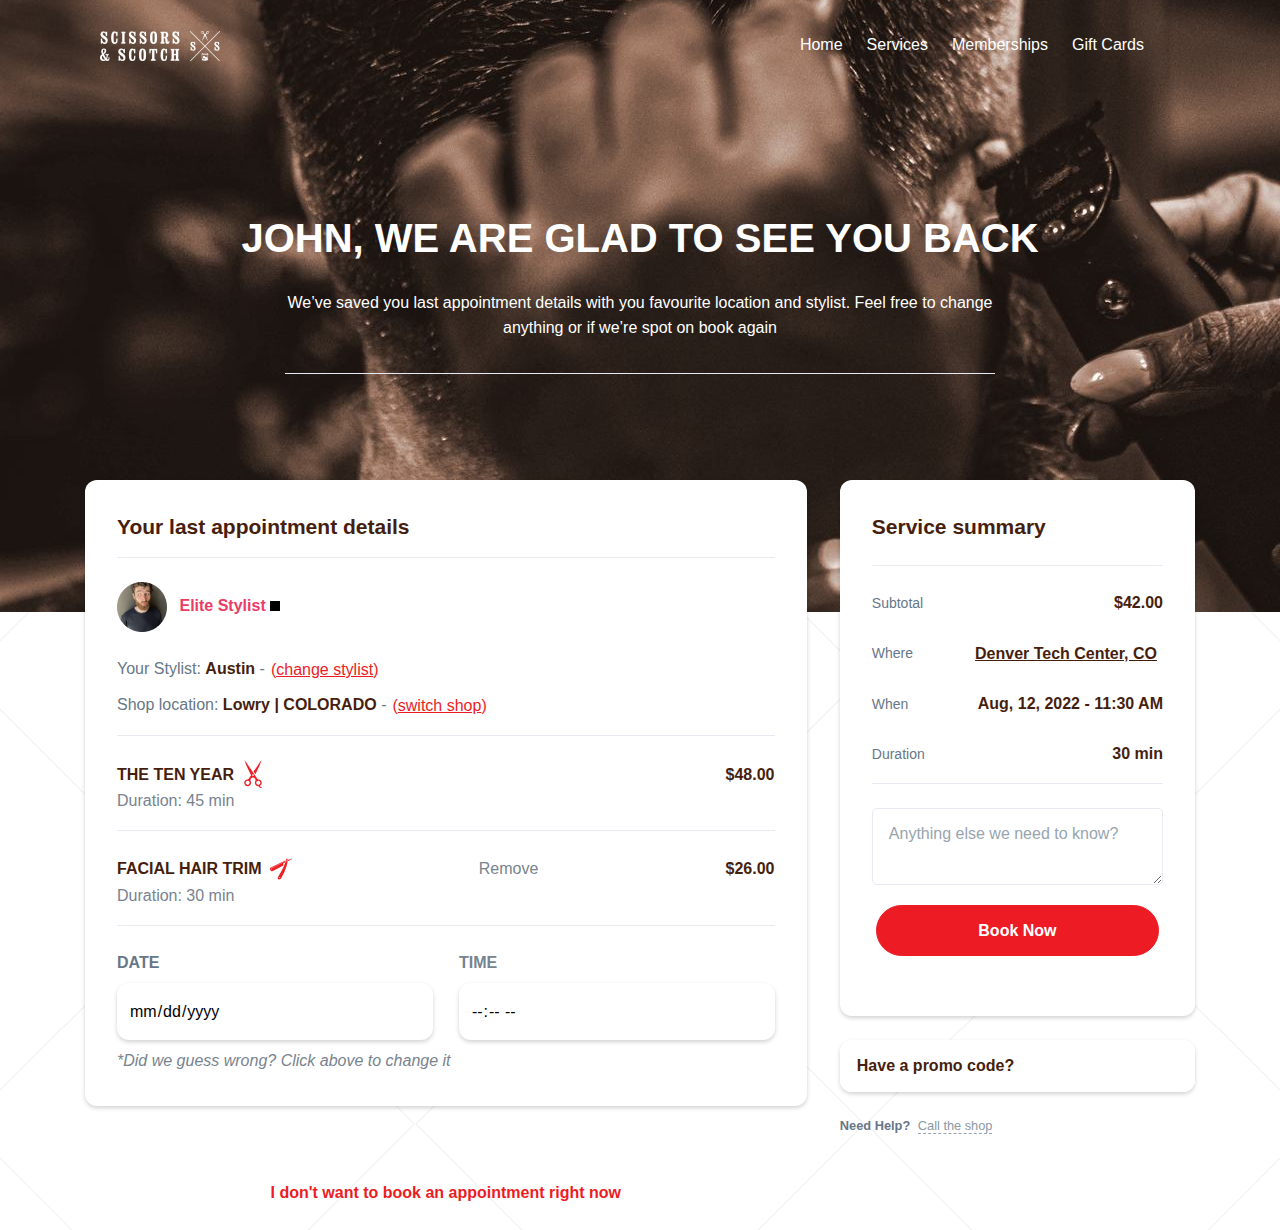
==== commit 182739bc: "Update index.html" ====
--- a/index.html
+++ b/index.html
@@ -1071,7 +1071,7 @@
                 </div>
             </div>
         </div>
-        <div class="modal__wrapper change__location">
+        <div class="modal__wrapper change__location hide_el">
             <div class="container">
                 <i class="fa-solid fa-xmark close__modal"></i>
                 <div class="progress-bar__content space-3 space-top-3 desktop__only">
@@ -1205,4 +1205,4 @@
         <script src="main.js"></script>
 </body>
 
-</html>+</html>
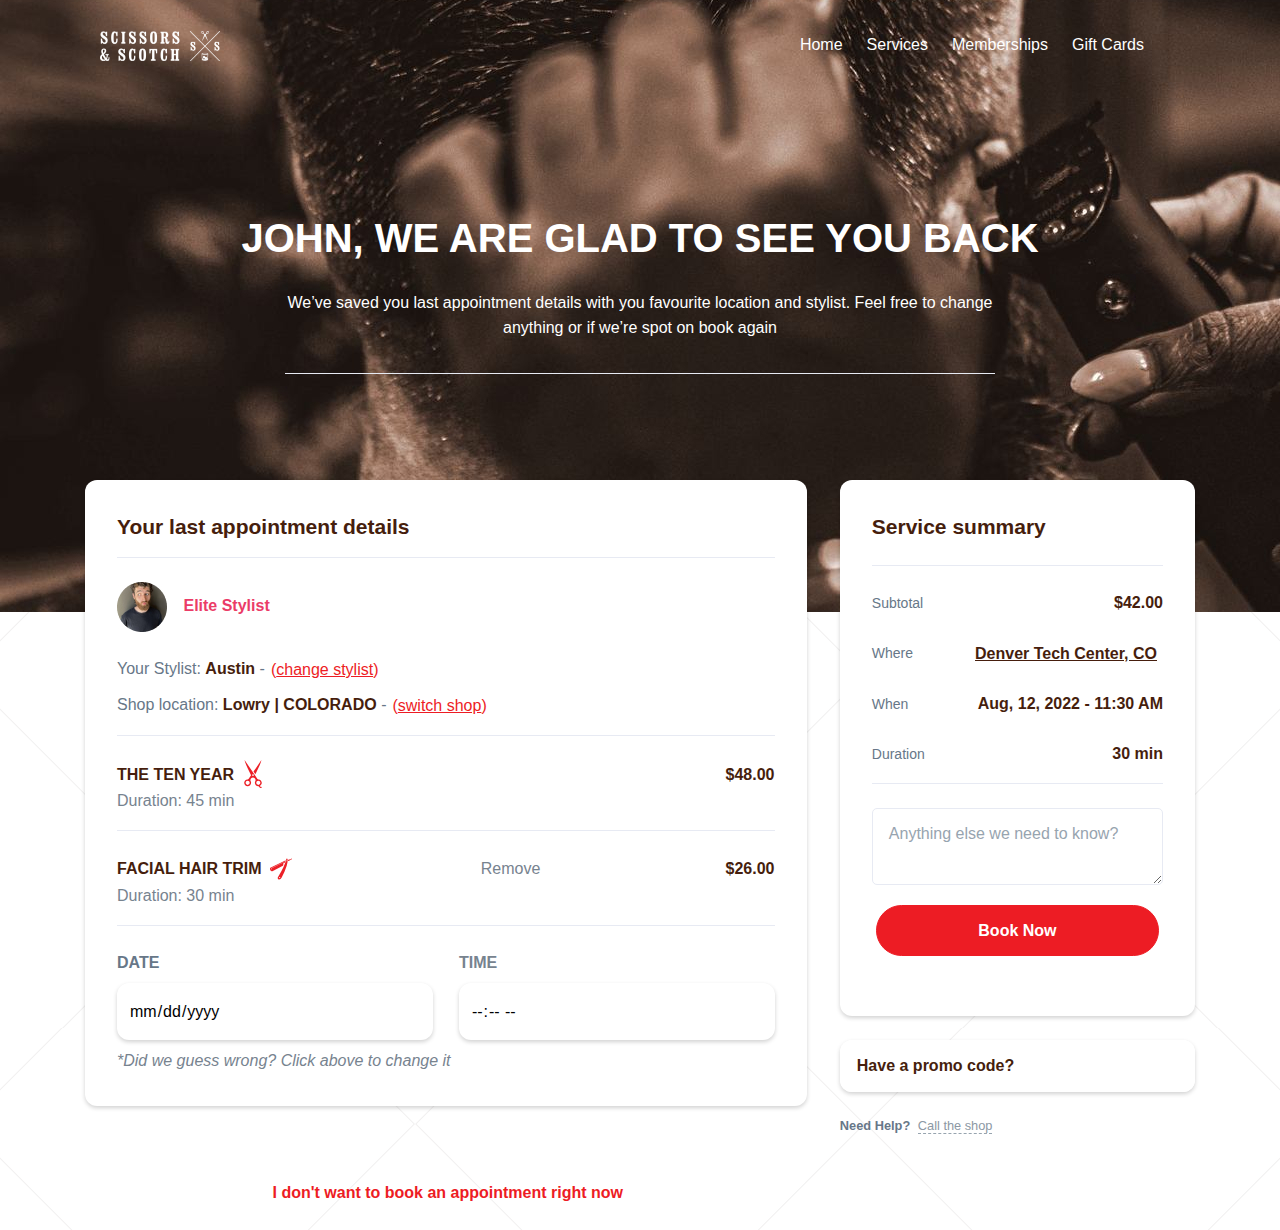
==== commit 02d9aa54: "Update index.html" ====
--- a/index.html
+++ b/index.html
@@ -8,6 +8,7 @@
     <title>Document</title>
     <link rel="stylesheet" href="booking-and-account-custom-css.css">
     <link rel="stylesheet" href="booking-and-account-theme.min.css">
+    <link rel="stylesheet" href="font-awesome.css">
     <link rel="stylesheet" href="style.css">
     <script src="https://ajax.googleapis.com/ajax/libs/jquery/3.6.0/jquery.min.js"></script>
     <!-- <link rel="stylesheet" href="/static/ss-assets/front/ss-design/assets/vendor/font-awesome/css/fontawesome-all.min.css">
@@ -81,26 +82,20 @@
                             <!-- End Logo -->
                             <!-- Responsive Toggle Button -->
                             <button type="button" class="navbar-toggler btn btn-icon btn-sm rounded-circle" aria-label="Toggle navigation" aria-expanded="false" aria-controls="navBar" data-toggle="collapse" data-target="#navBar">
-                                <span
-                                    class="navbar-toggler-default">
-                                    <svg width="14"
-                                        height="14"
+                                <span class="navbar-toggler-default">
+                                    <svg width="14" height="14"
                                         viewBox="0 0 18 18"
                                         xmlns="http://www.w3.org/2000/svg">
-                                        <path
-                                            fill="currentColor"
+                                        <path fill="currentColor"
                                             d="M17.4,6.2H0.6C0.3,6.2,0,5.9,0,5.5V4.1c0-0.4,0.3-0.7,0.6-0.7h16.9c0.3,0,0.6,0.3,0.6,0.7v1.4C18,5.9,17.7,6.2,17.4,6.2z M17.4,14.1H0.6c-0.3,0-0.6-0.3-0.6-0.7V12c0-0.4,0.3-0.7,0.6-0.7h16.9c0.3,0,0.6,0.3,0.6,0.7v1.4C18,13.7,17.7,14.1,17.4,14.1z">
                                         </path>
                                     </svg>
                                 </span>
-                                <span
-                                    class="navbar-toggler-toggled">
-                                    <svg width="14"
-                                        height="14"
+                                <span class="navbar-toggler-toggled">
+                                    <svg width="14" height="14"
                                         viewBox="0 0 18 18"
                                         xmlns="http://www.w3.org/2000/svg">
-                                        <path
-                                            fill="currentColor"
+                                        <path fill="currentColor"
                                             d="M11.5,9.5l5-5c0.2-0.2,0.2-0.6-0.1-0.9l-1-1c-0.3-0.3-0.7-0.3-0.9-0.1l-5,5l-5-5C4.3,2.3,3.9,2.4,3.6,2.6l-1,1 C2.4,3.9,2.3,4.3,2.5,4.5l5,5l-5,5c-0.2,0.2-0.2,0.6,0.1,0.9l1,1c0.3,0.3,0.7,0.3,0.9,0.1l5-5l5,5c0.2,0.2,0.6,0.2,0.9-0.1l1-1 c0.3-0.3,0.3-0.7,0.1-0.9L11.5,9.5z">
                                         </path>
                                     </svg>
@@ -146,7 +141,7 @@
         </header>
         <!--Hero text-->
         <section class="container space-3 space-top-3 hero-text__wrapper">
-            <div class="w-md-80 w-lg-80 text-center mx-md-auto mb-7 fadein-1">
+            <div class="w-80 text-center mx-auto mb-7 fadein-1 hero-text__content">
                 <h1 class="display-5 text-white font-weight-bold uppercase mb-sm-4 fadeInUp u-in-viewport desktop__only">
                     <span class="user__name">John</span>, we are glad to see you back
                 </h1>
@@ -162,38 +157,33 @@
             <div class="card p-5 mb-4 appointment-details__wrapper">
                 <!-------stylist info-->
                 <div class="appointment-details__stylist">
-                    <h3 class="h3 border-bottom mb-4 pb-3 text-brown">
+                    <h3 class="h3 border-bottom mb-4 pb-3 text-brown desktop__only">
                         Your last appointment details </h3>
                     <!--stylist image-->
                     <div class="stylist__image mb-4">
                         <img src="./media/stylist-img-placeholder.jpg" />
-                        <i class="fa-solid fa-fire-flame-curved"></i>
+                        <i class="fas fa-fire text-secondary pl-2"></i>
                         <!--show if stylist is elite-->
-                        <span class="text-secondary font-weight-bold pl-2 elite__stylist">Elite
+                        <span class="text-secondary font-weight-bold pl-1 elite__stylist">Elite
                             Stylist</span>
-                        <i class="fa-solid fa-circle-info tooltip__wrapper" style="width: 10px; height: 10px; background: black;">
-                            <span
-                                class="tooltiptext">Our
-                                elite stylists are
-                                more experienced &
-                                skilled, so we
-                                charge a little
-                                bit more.</span>
+                        <i class="fas fa-info-circle tooltip__wrapper">
+                            <span class="tooltiptext">Our elite
+                                stylists are more experienced &
+                                skilled, so we charge a little bit
+                                more.</span>
                         </i>
                     </div>
                     <!--stylist name-->
                     <div class="stylist-name mb-2 d-flex">
-                        <p class="mb-0">Your Stylist: <strong class="text-brown">Austin</strong> - </p> <button class="change__button change-stylist__button brown-hover">
-                            (<u>change
-                                stylist</u>)</button>
+                        <p class="mb-0">Your Stylist: <strong class="text-brown">Austin</strong> -
+                        </p> <button class="change__button change-stylist__button brown-hover">
+                            (<u>change stylist</u>)</button>
                     </div>
                 </div>
                 <!--location info-->
                 <div class="appointment-details__location d-flex mb-4 pb-3 border-bottom">
-                    <p class="mb-0">Shop location:
-                        <strong class="shop__location text-brown">Lowry
-                            | COLORADO </strong> -
-                    </p><button class="change__button change-location__button brown-hover">(<u>switch
+                    <p class="mb-0">Shop location: <strong class="shop__location text-brown">Lowry |
+                            COLORADO </strong> - </p><button class="change__button change-location__button brown-hover">(<u>switch
                             shop</u>)</button>
                 </div>
                 <!--services info-->
@@ -202,8 +192,7 @@
                         <div class="d-flex">
                             <div class="service-name__wrapper d-flex">
                                 <div class="service_name text-brown font-weight-bold">
-                                    THE TEN YEAR
-                                </div>
+                                    THE TEN YEAR </div>
                                 <img src="./media/scissors-icon.svg" alt="scissors-icon">
                             </div>
                             <!--if extra service show delete button -->
@@ -220,13 +209,12 @@
                         <div class="d-flex">
                             <div class="service-name__wrapper d-flex">
                                 <div class="service_name text-brown font-weight-bold">
-                                    FACIAL HAIR TRIM
-                                </div>
+                                    FACIAL HAIR TRIM </div>
                                 <img src="./media/straight-razor-new.svg" alt="razor-icon">
                             </div>
                             <!--if extra service show delete button -->
                             <button class="change__button text-grey red-hover"><i
-                                    class="fa-solid fa-trash-can"></i>
+                                    class="far fa-trash-alt pr-1"></i>
                                 Remove</button>
                             <div class="service-price text-brown font-weight-bold">
                                 $26.00</div>
@@ -237,34 +225,51 @@
                 </div>
                 <!--appointment time & date -->
                 <div class="appoinment-details__time">
-                    <div class="d-flex">
+                    <!--desktop date & time selector-->
+                    <div class="d-flex desktop__only">
                         <div class="date-selector">
                             <label class="font-weight-bold" for="change_date">DATE</label>
                             <input class="card w-100" data-date="" data-date-format="DD MMMM YYYY" type="date" id="change_date" name="change_date" value="" required>
                         </div>
                         <div class="time-selector">
                             <label for="change_date" class="font-weight-bold text-grey">TIME</label>
-                            <input class="card w-100" type="time" id="change_time" name="change_time" value="" requried>
-                        </div>
-                    </div>
-                    <p class="text-grey pt-2 m-0">
-                        <i>*Did we guess wrong?
-                            Click above to change
+                            <input class="card w-100" type="time" id="change_time" name="change_time" value="5:00 PM" requried>
+                        </div>
+                    </div>
+                    <!--mobile date & time selector-->
+                    <div class="mobile__only">
+                        <div class="card d-flex">
+                            <div class="date-selector">
+                                <label class="font-weight-bold sr-only" for="change_date">DATE</label>
+                                <input class="w-100" data-date="" data-date-format="DD MMMM YYYY" type="date" id="change_date" name="change_date" value="" required>
+                            </div>
+                            <div class="content__divider"></div>
+                            <div class="time-selector">
+                                <label for="change_date" class="font-weight-bold text-grey sr-only  ">TIME</label>
+                                <input class="w-100" type="time" id="change_time" name="change_time" value="5:00 PM" requried>
+                            </div>
+                        </div>
+
+                    </div>
+                    <p class="text-grey pt-2 m-0 desktop__only">
+                        <i>*Did we guess wrong? Click above to change
                             it</i>
                     </p>
+                    <p class="text-grey pt-2 m-0 mobile__only">
+                        <i>*Click above to change details</i>
+                    </p>
                 </div>
                 <div class="book__later desktop__only">
                     <a class="font-weight-bold" href=""><i
-                            class="fa-solid fa-chevron-left"></i>I
-                        don't want to book an
-                        appointment right now</a>
+                            class="fas fa-chevron-left pr-1"></i> I
+                        don't want to book an appointment right
+                        now</a>
                 </div>
             </div>
             <div class="service-summary__wrapper">
                 <div class="card p-5 mb-4">
                     <div class="border-bottom pb-4 mb-4">
-                        <h2 class="h3 mb-0 text-brown">
-                            Service summary</h2>
+                        <h2 class="h3 mb-0 text-brown"> Service summary </h2>
                     </div>
                     <!-- End Title -->
                     <div class="pb-4">
@@ -279,9 +284,8 @@
                             <div class="media-body text-right">
                                 <span class="text-brown"><button
                                         class="change__button font-weight-bold text-brown"><i
-                                            class="fa-solid fa-location-dot"></i><u>Denver
-                                            Tech
-                                            Center,
+                                            class="fas fa-map-marker-alt pr-1 text-secondary"></i><u>Denver
+                                            Tech Center,
                                             CO</u></button></span>
                             </div>
                         </div>
@@ -289,9 +293,7 @@
                             <span class="d-block font-size-1 mr-3">When</span>
                             <div class="media-body text-right">
                                 <span class="text-brown font-weight-bold">Aug,
-                                    12, 2022 -
-                                    11:30
-                                    AM</span>
+                                    12, 2022 - 11:30 AM</span>
                             </div>
                         </div>
                         <div class="media align-items-center border-bottom pb-3">
@@ -327,27 +329,27 @@
                     </div>
                 </div>
                 <!-- Promo Code section -->
-                <div id="shopCartAccordion" class="accordion card mb-4">
+                <div id="shopCartAccordion" class="accordion promo-code__wrapper card mb-4">
                     <!-- Card -->
                     <div class="card" style="box-shadow: none">
-                        <div class="card-header card-collapse promo-code__wrapper" id="shopCartHeadingOne">
-                            <h3 class="mb-0">
-                                <a class="btn btn-link btn-block card-btn  collapsed text-brown" href="javascript:;" role="button" data-toggle="collapse" data-target="#shopCartOne" aria-expanded="false" aria-controls="shopCartOne">
-                                    Have a promo
-                                    code? </a>
+                        <div class="card-header card-collapse" id="shopCartHeadingOne">
+                            <h3 class="mb-0 promo-code__title">
+                                <a class="btn btn-link btn-block card-btn font-weight-bold  text-brown" href="javascript:;" role="button" data-toggle="collapse" data-target="#shopCartOne" aria-expanded="true" aria-controls="shopCartOne"> Have
+                                    a promo code? </a>
                             </h3>
                         </div>
-                        <div id="shopCartOne" class="collapse" aria-labelledby="shopCartHeadingOne" data-parent="#shopCartAccordion" style="">
+                        <div id="shopCartOne" class="collapse promo__expand" aria-labelledby="shopCartHeadingOne" data-parent="#shopCartAccordion" style="">
                             <form class="js-validate p-4" novalidate="novalidate" method="POST" action="/booking-data">
                                 <div class="input-group input-group-pill mb-3">
-                                    <input type="text" class="form-control" name="promo_code" placeholder="Promo code" aria-label="Promo code">
+                                    <input type="text" class="form-control" name="promo_code" placeholder="Enter promo code" aria-label="Promo code">
                                     <div class="input-group-append">
-                                        <button type="submit" class="btn btn-block btn-primary btn-pill">Apply</button>
+                                        <button type="submit" class="btn btn-block btn-primary btn-pill promo-btn">Apply</button>
                                     </div>
                                 </div>
                             </form>
                         </div>
                     </div>
+                    <!-- End Card -->
                 </div>
                 <div class="form-group mb-3 mobile__only">
                     <textarea class="form-control" name="notes" form="booking-form" placeholder="Anything else we need to know?" rows="2"></textarea>
@@ -357,25 +359,30 @@
                     <div class="media-body text-body small">
                         <span class="font-weight-bold mr-1">Need
                             Help?</span>
-                        <a class="link-underline" href="tel:7203727859">Call
-                            the shop</a>
+                        <a class="link-underline" href="tel:7203727859">Call the shop</a>
                     </div>
                 </div>
             </div>
             <div class="book__later mobile__only">
-                <a class="font-weight-bold" href=""><i
-                        class="fa-solid fa-chevron-left"></i>I
-                    don't want to book an
-                    appointment right now</a>
+                <a class="font-weight-bold" href=""><i class="fas fa-chevron-left pr-1"></i>I don't
+                    want to book an appointment right now</a>
+            </div>
+            <div class="align-items-center text-center pb-6 mobile__only book__later" style="
+        z-index: 100;
+    ">
+                <div class="media-body text-body small">
+                    <span class="font-weight-bold mr-1">Need
+                        Help?</span>
+                    <a class="link-underline" href="tel:7203727859">Call the shop</a>
+                </div>
             </div>
         </section>
         <!--Modals-->
         <div class="modal__wrapper select__stylist hide_el">
             <div class="container">
-                <i class="fa-solid fa-xmark close__modal"></i>
+                <i class="fas fa-times close__modal"></i>
                 <div class="progress-bar__content space-3 space-top-3 desktop__only">
-                    <p>.../ adjust your usual appointment
-                    </p>
+                    <p>.../ adjust your usual appointment </p>
                     <div class="progress-bar">
                         <div class="progress-bar_fill">
                         </div>
@@ -395,35 +402,29 @@
                     </div>
                 </div>
                 <div class="progress-bar__content progress-bar__mobile space-3 space-top-3 mobile__only">
-                    <p>.../ adjust your usual appointment
-                    </p>
+                    <p>.../ adjust your usual appointment </p>
                     <div class="progress-bar mt-5">
                         <div class="progress-bar_fill">
                         </div>
                     </div>
                     <div class="progress-steps">
                         <div class="first-step active__step">
-                            <p class="mb-0">01. Stylist
-                            </p>
+                            <p class="mb-0">01. Stylist </p>
                             <img class="progress__img" src="./media/red-diamond.svg">
                         </div>
                         <div class="second-step">
-                            <p class="mb-0">02. Date
-                            </p>
+                            <p class="mb-0">02. Date </p>
                         </div>
                         <div class="third-step">
-                            <p class="mb-0">03. Time
-                            </p>
-                        </div>
-                    </div>
-                </div>
-                <div class="card space-3 space-lg-3 mt-7">
+                            <p class="mb-0">03. Time </p>
+                        </div>
+                    </div>
+                </div>
+                <div class="card space-2 space-lg-3 mt-7 main__content">
                     <div class="col-sm-10 w-md-80 w-lg-60 text-center mx-auto mb-3 fadein-1" style="">
                         <h2 class="display-5 font-weight-bold uppercase mb-sm-4 fadeInUp u-in-viewport">
                             select any available stylist below </h2>
-                        <p class="border-bottom pb-3 mb-3">
-                            You are currently with
-                            <span><strong
+                        <p class="border-bottom pb-3 mb-3"> You are currently with <span><strong
                                     class="text-brown">Austin</strong></span>, select any other available stylist</p>
                     </div>
                     <form method="POST" action="">
@@ -431,21 +432,16 @@
                             <div class="col-sm-10 col-lg-6 col-md-8 col-xl-6 mb-3 mb-sm-5 align-center">
                                 <!-- Card -->
                                 <button type="" name="specific_stylist" value="anyone" class="card card-bordered card-hover-shadow h-100 w-100 text-left loading-trigger">
-                                    <div
-                                        class="card-body w-100">
-                                        <div
-                                            class="media align-items-center">
-                                            <div
-                                                class="media-body">
+                                    <div class="card-body w-100">
+                                        <div
+                                            class="media align-items-center">
+                                            <div class="media-body">
                                                 <h5
                                                     class="text-hover-primary mb-0 uppercase">
-                                                    Any
-                                                    stylist
-                                                </h5>
+                                                    Any stylist </h5>
                                                 <small
                                                     class="text-body">Price
-                                                    may
-                                                    vary</small>
+                                                    may vary</small>
                                             </div>
                                             <div
                                                 class="text-primary text-hover-primary pl-2 ml-auto">
@@ -467,17 +463,14 @@
                             <div class="col-sm-10 col-lg-6 col-md-8 col-xl-6 mb-3 mb-sm-5 align-center">
                                 <!-- Card -->
                                 <button type="submit" name="specific_stylist" value="197912,Alexandrea (Barber),https://s3.amazonaws.com/mytime_prod/attachments/12379/thumb/Alex.PNG?2019" class="card card-bordered card-hover-shadow h-100 w-100 text-left loading-trigger">
-                                    <div
-                                        class="card-body w-100">
-                                        <div
-                                            class="media align-items-center">
-                                            <div
-                                                class="media-body">
+                                    <div class="card-body w-100">
+                                        <div
+                                            class="media align-items-center">
+                                            <div class="media-body">
                                                 <h5
                                                     class="text-hover-primary mb-0 uppercase">
                                                     Alexandrea
-                                                    (Barber)
-                                                </h5>
+                                                    (Barber) </h5>
                                                 <small
                                                     class="text-body">$48</small>
                                                 <!-- <small class="text-body">Blurb here?</small> -->
@@ -498,16 +491,13 @@
                             <div class="col-sm-10 col-lg-6 col-md-8 col-xl-6 mb-3 mb-sm-5 align-center">
                                 <!-- Card -->
                                 <button type="submit" name="specific_stylist" value="197917,Karel (Barber),https://s3.amazonaws.com/mytime_prod/attachments/16399/thumb/Karel2020.jpg?2021" class="card card-bordered card-hover-shadow h-100 w-100 text-left loading-trigger">
-                                    <div
-                                        class="card-body w-100">
-                                        <div
-                                            class="media align-items-center">
-                                            <div
-                                                class="media-body">
+                                    <div class="card-body w-100">
+                                        <div
+                                            class="media align-items-center">
+                                            <div class="media-body">
                                                 <h5
                                                     class="text-hover-primary mb-0 uppercase">
-                                                    Karel
-                                                    (Barber)
+                                                    Karel (Barber)
                                                 </h5>
                                                 <small
                                                     class="text-body">$54</small>
@@ -529,16 +519,13 @@
                             <div class="col-sm-10 col-lg-6 col-md-8 col-xl-6 mb-3 mb-sm-5 align-center">
                                 <!-- Card -->
                                 <button type="submit" name="specific_stylist" value="197935,Marlania (Stylist),https://s3.amazonaws.com/mytime_prod/attachments/12400/thumb/Marlania.PNG?2019" class="card card-bordered card-hover-shadow h-100 w-100 text-left loading-trigger">
-                                    <div
-                                        class="card-body w-100">
-                                        <div
-                                            class="media align-items-center">
-                                            <div
-                                                class="media-body">
+                                    <div class="card-body w-100">
+                                        <div
+                                            class="media align-items-center">
+                                            <div class="media-body">
                                                 <h5
                                                     class="text-hover-primary mb-0 uppercase">
-                                                    Marlania
-                                                    (Stylist)
+                                                    Marlania (Stylist)
                                                 </h5>
                                                 <small
                                                     class="text-body">$54</small>
@@ -562,18 +549,16 @@
                     </form>
                 </div>
                 <div class="text-center mt-5"><a class="font-weight-bold" href=""><i
-                            class="fa-solid fa-chevron-left"></i>Back
-                        to your current
-                        booking</a>
+                            class="fas fa-chevron-left pr-1"></i>Back
+                        to your current booking</a>
                 </div>
             </div>
         </div>
         <div class="modal__wrapper select__day hide_el">
             <div class="container">
-                <i class="fa-solid fa-xmark close__modal"></i>
+                <i class="fas fa-times close__modal"></i>
                 <div class="progress-bar__content space-3 space-top-3 desktop__only">
-                    <p>.../ adjust your usual appointment
-                    </p>
+                    <p>.../ adjust your usual appointment </p>
                     <div class="progress-bar">
                         <div style='width: 75%' class="progress-bar_fill">
                         </div>
@@ -594,35 +579,30 @@
                     </div>
                 </div>
                 <div class="progress-bar__content progress-bar__mobile space-3 space-top-3 mobile__only">
-                    <p>.../ adjust your usual appointment
-                    </p>
+                    <p>.../ adjust your usual appointment </p>
                     <div class="progress-bar mt-5">
                         <div style='width: 75%' class="progress-bar_fill">
                         </div>
                     </div>
                     <div class="progress-steps">
                         <div class="first-step completed__step">
-                            <p class="mb-0">01. Stylist
-                            </p>
+                            <p class="mb-0">01. Stylist </p>
                             <small class="selected-stylist__name">Alexandrea</small>
                         </div>
                         <div class="second-step active__step">
-                            <p class="mb-0">02. Date
-                            </p>
+                            <p class="mb-0">02. Date </p>
                             <img class="progress__img" src="./media/red-diamond.svg">
                         </div>
                         <div class="third-step">
-                            <p class="mb-0">03. Time
-                            </p>
-                        </div>
-                    </div>
-                </div>
-                <div class="card space-3 space-lg-3 mt-7">
+                            <p class="mb-0">03. Time </p>
+                        </div>
+                    </div>
+                </div>
+                <div class="card space-2 space-lg-3 mt-7 main__content">
                     <div class="w-md-80 w-lg-60 text-center mx-auto mb-3 fadein-1" style="">
                         <h2 class="display-5 font-weight-bold uppercase mb-sm-4 fadeInUp u-in-viewport">
                             Which day would you like? </h2>
-                        <p class="border-bottom pb-3 mb-3">
-                            Below are the first days <span><strong
+                        <p class="border-bottom pb-3 mb-3"> Below are the first days <span><strong
                                     class="text-brown">Alexandrea</strong></span> is avaialable</p>
                     </div>
                     <form method="POST" action="/booking-data">
@@ -630,20 +610,16 @@
                             <div class="col-sm-6 col-lg-4 col-xl-3 mb-3 mb-sm-5">
                                 <!-- Card -->
                                 <button type="submit" name="selected_date" value="2022-09-06,Sep. 6, 2022" class="card card-bordered card-hover-shadow h-100 w-100 text-left loading-trigger">
-                                    <div
-                                        class="card-body w-100">
-                                        <div
-                                            class="media align-items-center">
-                                            <div
-                                                class="media-body">
+                                    <div class="card-body w-100">
+                                        <div
+                                            class="media align-items-center">
+                                            <div class="media-body">
                                                 <h5
                                                     class="text-hover-primary mb-0 uppercase">
-                                                    Tuesday
-                                                </h5>
+                                                    Tuesday </h5>
                                                 <small
                                                     class="text-body">Sep.
-                                                    6,
-                                                    2022</small>
+                                                    6, 2022</small>
                                             </div>
                                             <div
                                                 class="text-primary text-hover-primary pl-2 ml-auto">
@@ -658,20 +634,16 @@
                             <div class="col-sm-6 col-lg-4 col-xl-3 mb-3 mb-sm-5">
                                 <!-- Card -->
                                 <button type="submit" name="selected_date" value="2022-09-08,Sep. 8, 2022" class="card card-bordered card-hover-shadow h-100 w-100 text-left loading-trigger">
-                                    <div
-                                        class="card-body w-100">
-                                        <div
-                                            class="media align-items-center">
-                                            <div
-                                                class="media-body">
+                                    <div class="card-body w-100">
+                                        <div
+                                            class="media align-items-center">
+                                            <div class="media-body">
                                                 <h5
                                                     class="text-hover-primary mb-0 uppercase">
-                                                    Thursday
-                                                </h5>
+                                                    Thursday </h5>
                                                 <small
                                                     class="text-body">Sep.
-                                                    8,
-                                                    2022</small>
+                                                    8, 2022</small>
                                             </div>
                                             <div
                                                 class="text-primary text-hover-primary pl-2 ml-auto">
@@ -686,20 +658,16 @@
                             <div class="col-sm-6 col-lg-4 col-xl-3 mb-3 mb-sm-5">
                                 <!-- Card -->
                                 <button type="submit" name="selected_date" value="2022-09-09,Sep. 9, 2022" class="card card-bordered card-hover-shadow h-100 w-100 text-left loading-trigger">
-                                    <div
-                                        class="card-body w-100">
-                                        <div
-                                            class="media align-items-center">
-                                            <div
-                                                class="media-body">
+                                    <div class="card-body w-100">
+                                        <div
+                                            class="media align-items-center">
+                                            <div class="media-body">
                                                 <h5
                                                     class="text-hover-primary mb-0 uppercase">
-                                                    Friday
-                                                </h5>
+                                                    Friday </h5>
                                                 <small
                                                     class="text-body">Sep.
-                                                    9,
-                                                    2022</small>
+                                                    9, 2022</small>
                                             </div>
                                             <div
                                                 class="text-primary text-hover-primary pl-2 ml-auto">
@@ -726,17 +694,16 @@
                 </div>
                 <div class="text-center mt-5 step-back__stylist">
                     <button type="text" class="font-weight-bold change__button text-secondary" href=""><i
-                            class="fa-solid fa-chevron-left"></i>Choose
+                            class="fas fa-chevron-left pr-1"></i>Choose
                         a new stylist</button>
                 </div>
             </div>
         </div>
         <div class="modal__wrapper select__time hide_el">
             <div class="container">
-                <i class="fa-solid fa-xmark close__modal"></i>
+                <i class="fas fa-times close__modal"></i>
                 <div class="progress-bar__content space-3 space-top-3 desktop__only">
-                    <p>.../ adjust your usual appointment
-                    </p>
+                    <p>.../ adjust your usual appointment </p>
                     <div class="progress-bar">
                         <div style='width: 98%' class="progress-bar_fill">
                         </div>
@@ -750,8 +717,7 @@
                         <div class="second-step completed__step">
                             <p class="mb-0">02. Select the day</p>
                             <small class="selected-stylist__name">Sun,
-                                Aug, 13,
-                                2022</small>
+                                Aug, 13, 2022</small>
                         </div>
                         <div class="third-step active__step">
                             <p class="mb-0">03. Choose a time</p>
@@ -760,43 +726,34 @@
                     </div>
                 </div>
                 <div class="progress-bar__content progress-bar__mobile space-3 space-top-3 mobile__only">
-                    <p>.../ adjust your usual appointment
-                    </p>
+                    <p>.../ adjust your usual appointment </p>
                     <div class="progress-bar mt-5">
                         <div style='width: 94%' class="progress-bar_fill">
                         </div>
                     </div>
                     <div class="progress-steps">
                         <div class="first-step completed__step">
-                            <p class="mb-0">01. Stylist
-                            </p>
+                            <p class="mb-0">01. Stylist </p>
                             <small class="selected-stylist__name">Alexandrea</small>
                         </div>
                         <div class="second-step completed__step">
-                            <p class="mb-0">02. Date
-                            </p>
+                            <p class="mb-0">02. Date </p>
                             <small class="selected-stylist__name">Sun,
-                                Aug, 13,
-                                22</small>
+                                Aug, 13, 22</small>
                         </div>
                         <div class="third-step active__step">
-                            <p class="mb-0">03. Time
-                            </p>
+                            <p class="mb-0">03. Time </p>
                             <img class="progress__img" src="./media/red-diamond.svg">
                         </div>
                     </div>
                 </div>
-                <div class="card space-3 space-lg-3 mt-7">
+                <div class="card space-2 space-lg-3 mt-7 main__content">
                     <div class="w-80 w-lg-60 text-center mx-auto mb-3 fadein-1" style="">
                         <h2 class="display-5 font-weight-bold uppercase mb-sm-4 fadeInUp u-in-viewport">
-                            WHAT TIME WORKS BEST?
-                        </h2>
-                        <p class="border-bottom pb-3 mb-3">
-                            Below is Alexandrea's availability on <span>
-                                <strong
-                                    class="text-brown">Sun,
-                                    Aug 13,
-                                    2022</strong></span>
+                            WHAT TIME WORKS BEST? </h2>
+                        <p class="border-bottom pb-3 mb-3"> Below is Alexandrea's availability on <span>
+                                <strong class="text-brown">Sun, Aug
+                                    13, 2022</strong></span>
                         </p>
                     </div>
                     <form name="custom_date2" id="custom_date2" method="POST" action="/booking-data">
@@ -812,17 +769,13 @@
                             <div class="col-sm-6 col-lg-4 col-xl-3 mb-3 mb-sm-5">
                                 <!-- Card -->
                                 <button type="submit" name="selected_time" value="2022-09-08T15:30:00Z,233179,197912,38.0" class="card card-bordered card-hover-shadow h-100 w-100 text-left loading-trigger">
-                                    <div
-                                        class="card-body w-100">
-                                        <div
-                                            class="media align-items-center">
-                                            <div
-                                                class="media-body">
+                                    <div class="card-body w-100">
+                                        <div
+                                            class="media align-items-center">
+                                            <div class="media-body">
                                                 <h5
                                                     class="text-hover-primary mb-0">
-                                                    9:30
-                                                    AM
-                                                </h5>
+                                                    9:30 AM </h5>
                                                 <small
                                                     class="text-body">45
                                                     min</small>
@@ -840,17 +793,13 @@
                             <div class="col-sm-6 col-lg-4 col-xl-3 mb-3 mb-sm-5">
                                 <!-- Card -->
                                 <button type="submit" name="selected_time" value="2022-09-08T16:00:00Z,233179,197912,38.0" class="card card-bordered card-hover-shadow h-100 w-100 text-left loading-trigger">
-                                    <div
-                                        class="card-body w-100">
-                                        <div
-                                            class="media align-items-center">
-                                            <div
-                                                class="media-body">
+                                    <div class="card-body w-100">
+                                        <div
+                                            class="media align-items-center">
+                                            <div class="media-body">
                                                 <h5
                                                     class="text-hover-primary mb-0">
-                                                    10:00
-                                                    AM
-                                                </h5>
+                                                    10:00 AM </h5>
                                                 <small
                                                     class="text-body">45
                                                     min</small>
@@ -868,17 +817,13 @@
                             <div class="col-sm-6 col-lg-4 col-xl-3 mb-3 mb-sm-5">
                                 <!-- Card -->
                                 <button type="submit" name="selected_time" value="2022-09-08T16:15:00Z,233179,197912,38.0" class="card card-bordered card-hover-shadow h-100 w-100 text-left loading-trigger">
-                                    <div
-                                        class="card-body w-100">
-                                        <div
-                                            class="media align-items-center">
-                                            <div
-                                                class="media-body">
+                                    <div class="card-body w-100">
+                                        <div
+                                            class="media align-items-center">
+                                            <div class="media-body">
                                                 <h5
                                                     class="text-hover-primary mb-0">
-                                                    10:15
-                                                    AM
-                                                </h5>
+                                                    10:15 AM </h5>
                                                 <small
                                                     class="text-body">45
                                                     min</small>
@@ -896,17 +841,13 @@
                             <div class="col-sm-6 col-lg-4 col-xl-3 mb-3 mb-sm-5">
                                 <!-- Card -->
                                 <button type="submit" name="selected_time" value="2022-09-08T16:30:00Z,233179,197912,38.0" class="card card-bordered card-hover-shadow h-100 w-100 text-left loading-trigger">
-                                    <div
-                                        class="card-body w-100">
-                                        <div
-                                            class="media align-items-center">
-                                            <div
-                                                class="media-body">
+                                    <div class="card-body w-100">
+                                        <div
+                                            class="media align-items-center">
+                                            <div class="media-body">
                                                 <h5
                                                     class="text-hover-primary mb-0">
-                                                    10:30
-                                                    AM
-                                                </h5>
+                                                    10:30 AM </h5>
                                                 <small
                                                     class="text-body">45
                                                     min</small>
@@ -924,17 +865,13 @@
                             <div class="col-sm-6 col-lg-4 col-xl-3 mb-3 mb-sm-5">
                                 <!-- Card -->
                                 <button type="submit" name="selected_time" value="2022-09-08T16:45:00Z,233179,197912,38.0" class="card card-bordered card-hover-shadow h-100 w-100 text-left loading-trigger">
-                                    <div
-                                        class="card-body w-100">
-                                        <div
-                                            class="media align-items-center">
-                                            <div
-                                                class="media-body">
+                                    <div class="card-body w-100">
+                                        <div
+                                            class="media align-items-center">
+                                            <div class="media-body">
                                                 <h5
                                                     class="text-hover-primary mb-0">
-                                                    10:45
-                                                    AM
-                                                </h5>
+                                                    10:45 AM </h5>
                                                 <small
                                                     class="text-body">45
                                                     min</small>
@@ -952,17 +889,13 @@
                             <div class="col-sm-6 col-lg-4 col-xl-3 mb-3 mb-sm-5">
                                 <!-- Card -->
                                 <button type="submit" name="selected_time" value="2022-09-08T19:30:00Z,233179,197912,38.0" class="card card-bordered card-hover-shadow h-100 w-100 text-left loading-trigger">
-                                    <div
-                                        class="card-body w-100">
-                                        <div
-                                            class="media align-items-center">
-                                            <div
-                                                class="media-body">
+                                    <div class="card-body w-100">
+                                        <div
+                                            class="media align-items-center">
+                                            <div class="media-body">
                                                 <h5
                                                     class="text-hover-primary mb-0">
-                                                    1:30
-                                                    PM
-                                                </h5>
+                                                    1:30 PM </h5>
                                                 <small
                                                     class="text-body">45
                                                     min</small>
@@ -980,17 +913,13 @@
                             <div class="col-sm-6 col-lg-4 col-xl-3 mb-3 mb-sm-5">
                                 <!-- Card -->
                                 <button type="submit" name="selected_time" value="2022-09-08T19:45:00Z,233179,197912,38.0" class="card card-bordered card-hover-shadow h-100 w-100 text-left loading-trigger">
-                                    <div
-                                        class="card-body w-100">
-                                        <div
-                                            class="media align-items-center">
-                                            <div
-                                                class="media-body">
+                                    <div class="card-body w-100">
+                                        <div
+                                            class="media align-items-center">
+                                            <div class="media-body">
                                                 <h5
                                                     class="text-hover-primary mb-0">
-                                                    1:45
-                                                    PM
-                                                </h5>
+                                                    1:45 PM </h5>
                                                 <small
                                                     class="text-body">45
                                                     min</small>
@@ -1008,17 +937,13 @@
                             <div class="col-sm-6 col-lg-4 col-xl-3 mb-3 mb-sm-5">
                                 <!-- Card -->
                                 <button type="submit" name="selected_time" value="2022-09-08T22:45:00Z,233179,197912,38.0" class="card card-bordered card-hover-shadow h-100 w-100 text-left loading-trigger">
-                                    <div
-                                        class="card-body w-100">
-                                        <div
-                                            class="media align-items-center">
-                                            <div
-                                                class="media-body">
+                                    <div class="card-body w-100">
+                                        <div
+                                            class="media align-items-center">
+                                            <div class="media-body">
                                                 <h5
                                                     class="text-hover-primary mb-0">
-                                                    4:45
-                                                    PM
-                                                </h5>
+                                                    4:45 PM </h5>
                                                 <small
                                                     class="text-body">45
                                                     min</small>
@@ -1036,17 +961,13 @@
                             <div class="col-sm-6 col-lg-4 col-xl-3 mb-3 mb-sm-5">
                                 <!-- Card -->
                                 <button type="submit" name="selected_time" value="2022-09-08T23:15:00Z,233179,197912,38.0" class="card card-bordered card-hover-shadow h-100 w-100 text-left loading-trigger">
-                                    <div
-                                        class="card-body w-100">
-                                        <div
-                                            class="media align-items-center">
-                                            <div
-                                                class="media-body">
+                                    <div class="card-body w-100">
+                                        <div
+                                            class="media align-items-center">
+                                            <div class="media-body">
                                                 <h5
                                                     class="text-hover-primary mb-0">
-                                                    5:15
-                                                    PM
-                                                </h5>
+                                                    5:15 PM </h5>
                                                 <small
                                                     class="text-body">45
                                                     min</small>
@@ -1066,25 +987,23 @@
                 </div>
                 <div class="text-center mt-5 step-back__stylist">
                     <button type="text" class="font-weight-bold change__button text-secondary" href=""><i
-                            class="fa-solid fa-chevron-left"></i>Choose
+                            class="fas fa-chevron-left pr-1"></i>Choose
                         a new stylist</button>
                 </div>
             </div>
         </div>
         <div class="modal__wrapper change__location hide_el">
             <div class="container">
-                <i class="fa-solid fa-xmark close__modal"></i>
+                <i class="fas fa-times close__modal"></i>
                 <div class="progress-bar__content space-3 space-top-3 desktop__only">
-                    <p>.../ adjust your usual appointment
-                    </p>
+                    <p>.../ adjust your usual appointment </p>
                     <div class="progress-bar">
                         <div style='width: 25%' class="progress-bar_fill">
                         </div>
                     </div>
                     <div class="progress-steps">
                         <div class="first-step active__step">
-                            <p class="mb-0">01. Select Location
-                            </p>
+                            <p class="mb-0">01. Select Location </p>
                             <img class="progress__img" src="./media/red-diamond.svg">
                         </div>
                         <div class="second-step">
@@ -1100,41 +1019,24 @@
                     </div>
                 </div>
                 <div class="progress-bar__content progress-bar__mobile space-3 space-top-3 mobile__only">
-                    <p>.../ adjust your usual appointment
-                    </p>
+                    <p>.../ adjust your usual appointment </p>
                     <div class="progress-bar mt-5">
-                        <div style='width: 94%' class="progress-bar_fill">
-                        </div>
-                    </div>
-                    <div class="progress-steps">
+                        <div style='width: 38%' class="progress-bar_fill">
+                        </div>
+                    </div>
+                    <div class="progress-steps justify-content-center">
                         <div class="first-step active__step">
-                            <p class="mb-0">01. Location
-                            </p>
+                            <p class="mb-0">01. Location </p>
                             <img class="progress__img" src="./media/red-diamond.svg">
                         </div>
-                        <div class="second-step">
-                            <p class="mb-0">02. Stylist
-                            </p>
-                        </div>
-                        <div class="third-step">
-                            <p class="mb-0">03. Date
-                            </p>
-                        </div>
-                        <div class="third-step">
-                            <p class="mb-0">04. Time
-                            </p>
-                        </div>
-                    </div>
-                </div>
-                <div class="card space-3 space-lg-3 mt-7">
+                    </div>
+                </div>
+                <div class="card space-2 space-lg-3 mt-7 main__content">
                     <div class="w-80 w-lg-60 text-center mx-auto mb-3 fadein-1" style="">
                         <h2 class="display-5 font-weight-bold uppercase mb-sm-4 fadeInUp u-in-viewport">
-                            SELECT A NEW LOCATION
-                        </h2>
-                        <p class="border-bottom pb-3 mb-3">
-                            You current location is: <span> <strong
-                                    class="text-brown">Lowry
-                                    |
+                            SELECT A NEW LOCATION </h2>
+                        <p class="border-bottom pb-3 mb-3"> You current location is: <span> <strong
+                                    class="text-brown">Lowry |
                                     Colorado</strong></span>
                         </p>
                     </div>
@@ -1142,67 +1044,72 @@
                         <label for="search_location" class="sr-only">Search Location</label>
                         <div class="search-input__wrapper d-flex justify-content-center mb-5">
                             <input type="search" placeholder="Search for location" class="card justify-content-center fadein-1 search-location__input">
-                            <button type="text" class="change__button text-brown ml-5"><u>View all locations</u></button>
-                        </div>
-                        <p>Other locations near <strong class="text-brown">Lowry, Colorado:</strong></p>
+                            <button type="text" class="change__button text-brown ml-5"><u>View
+                                    all locations</u></button>
+                        </div>
+                        <p>Other locations near <strong class="text-brown">Lowry,
+                                Colorado:</strong></p>
                         <div class="row justify-content-center fadein-1" style="">
                             <div class="col-sm-6 col-lg-6 col-xl-4 mb-3 mb-sm-5">
                                 <!-- Card -->
                                 <button type="submit" name="selected_date" value="2022-09-06,Sep. 6, 2022" class="card card-bordered card-hover-shadow text-left loading-trigger h-100 w-100">
-                                        <div class="card-body w-100">
-                                            <div class="media align-items-center">
-                                                <div class="media-body">
-                                                    <h5 class="text-hover-primary mb-0 uppercase">
-                                                        Denver Tech Centre</h5>
-                                                    <small class="text-body">7600 Landmark Way STE 107, Greenwood Village</small>
-                
-                                                </div>
-                                            </div>
-                                        </div>
-                                    </button>
-                                <!-- End Card -->
-                            </div>
-
+                                    <div class="card-body w-100">
+                                        <div
+                                            class="media align-items-center">
+                                            <div class="media-body">
+                                                
+                                                <h5
+                                                
+                                                    class="text-hover-primary mb-0 uppercase">
+                                                    <i class="fas fa-map-marker-alt text-secondary pr-1"></i>
+                                                    Denver Tech Centre
+                                                </h5>
+                                                <small
+                                                    class="text-body">7600
+                                                    Landmark Way STE
+                                                    107, Greenwood
+                                                    Village</small>
+                                            </div>
+                                        </div>
+                                    </div>
+                                </button>
+                                <!-- End Card -->
+                            </div>
                             <div class="col-sm-6 col-lg-6 col-xl-4 mb-3 mb-sm-5">
                                 <!-- Card -->
                                 <button type="submit" name="selected_date" value="2022-09-08,Sep. 8, 2022" class="card card-bordered card-hover-shadow text-left loading-trigger h-100 w-100">
-                                        <div class="card-body w-100">
-                                            <div class="media align-items-center">
-                                                <div class="media-body">
-                                                    <h5 class="text-hover-primary mb-0 uppercase">
-                                                        Parker</h5>
-                                                    <small class="text-body">12227 Pine Bluffs Way
-                                                        Suite 109, Parker</small>
-                
-                                                </div>
-                                            </div>
-                                        </div>
-                                    </button>
-                                <!-- End Card -->
-                            </div>
-
+                                    <div class="card-body w-100">
+                                        <div
+                                            class="media align-items-center">
+                                            <div class="media-body">
+                                                <h5
+                                                    class="text-hover-primary mb-0 uppercase">
+                                                    <i class="fas fa-map-marker-alt text-secondary pr-1"></i>
+                                                    Parker</h5>
+                                                <small
+                                                    class="text-body">12227
+                                                    Pine Bluffs Way
+                                                    Suite 109,
+                                                    Parker</small>
+                                            </div>
+                                        </div>
+                                    </div>
+                                </button>
+                                <!-- End Card -->
+                            </div>
                             <!-- Flatpickr -->
                         </div>
                     </form>
                 </div>
                 <div class="text-center mt-5">
                     <button type="text" class="font-weight-bold change__button text-secondary" href=""><i
-                            class="fa-solid fa-chevron-left"></i>Back to your current booking
+                            class="fas fa-chevron-left pr-1"></i>Back
+                        to your current booking
                 </div>
             </div>
         </div>
-        <div class="media align-items-center text-center pb-4 mobile__only" style="
-        z-index: 100;
-    ">
-            <div class="media-body text-body small">
-                <span class="font-weight-bold mr-1">Need
-                    Help?</span>
-                <a class="link-underline" href="tel:7203727859">Call the
-                    shop</a>
-            </div>
-        </div>
-        </div>
-        <script src="main.js"></script>
+    </div>
+    <script src="main.js"></script>
 </body>
 
 </html>
--- a/style.css
+++ b/style.css
@@ -19,7 +19,7 @@
 }
 
 .mobile__only {
-    display: none;
+    display: none !important;
 }
 
 .change__button {
@@ -43,6 +43,16 @@
     outline: none;
 }
 
+.promo-btn {
+    background-color: transparent !important;
+    color: #461e0d;
+    border: 0.0625rem solid #e7eaf3 !important;
+}
+
+.promo-btn:hover {
+    color: #461e0d !important;
+}
+
 .background-img--wrapper {
     background-image: url('./media/background-hero-img-desktop.jpg');
     background-repeat: no-repeat;
@@ -69,10 +79,20 @@
     position: relative;
 }
 
+.stylist__image i:nth-child(4) {
+    color: #dfdfdf;
+    position: relative;
+    bottom: 6px;
+    padding-left: 2px;
+}
+
+.tooltiptext {
+    font-family: "proxima-nova", arial, sans-serif !important;
+}
+
 .tooltip__wrapper {
     position: relative;
     display: inline-block;
-    border-bottom: 1px dotted black;
 }
 
 .tooltip__wrapper .tooltiptext {
@@ -83,8 +103,7 @@
     text-align: center;
     border-radius: 6px;
     font-size: .9em;
-    padding: 5px 0;
-    /* Position the tooltip */
+    padding: 10px;
     position: absolute;
     z-index: 1;
 }
@@ -140,18 +159,37 @@
     text-align: center;
 }
 
-.date-selector input::-webkit-calendar-picker-indicator {
+.date-selector input::-webkit-calendar-picker-indicator,
+.time-selector input::-webkit-calendar-picker-indicator {
+    position: absolute;
+    right: 2px;
+    color: #fff;
+    background-color: transparent;
+    visibility: hidden;
+}
+
+.date-selector input::after {
     content: "\f073";
     font-family: "Font Awesome 5 Free";
     background: white;
     color: #ed1c24;
-}
-
-.time-selector input::-webkit-calendar-picker-indicator {
+    font-weight: 900;
+}
+
+.time-selector input::after {
     content: "\f017";
     font-family: "Font Awesome 5 Free";
     background: white;
     color: #ed1c24;
+    font-weight: 900;
+}
+
+.promo-code__title {
+    width: 100%;
+}
+
+.promo__expand {
+    overflow: visible !important;
 }
 
 .search-location__input {
@@ -164,7 +202,13 @@
 }
 
 .search-location__input::placeholder {
-    color: rgba(119, 131, 143, .6)
+    color: rgba(119, 131, 143, .6);
+}
+
+.content__divider {
+    height: 18px;
+    width: 1px;
+    background-color: #d9d9d9;
 }
 
 
@@ -191,12 +235,13 @@
 
 .close__modal {
     position: absolute;
-    right: -60px;
+    right: 0;
     top: 40px;
     z-index: 999;
-    width: 10px;
-    height: 10px;
-    background-color: red;
+    font-size: 20px;
+    color: #ed1c24;
+    cursor: pointer;
+    font-size: 25px;
 }
 
 .progress-bar__content {
@@ -269,12 +314,16 @@
     padding-left: 8px;
 }
 
+.progress-bar__mobile {
+    padding: 50px 0 !important;
+}
+
 .progress-bar__mobile .first-step .progress__img {
-    left: 32%;
+    left: 36%;
 }
 
 .progress-bar__mobile .progress__img {
-    top: 159px;
+    top: 82px;
     width: 40px;
 }
 
@@ -293,10 +342,10 @@
 
 @media only screen and (max-width: 991px) {
     .desktop__only {
-        display: none;
+        display: none !important;
     }
     .mobile__only {
-        display: block;
+        display: block !important;
     }
     .background-img--wrapper {
         background: none;
@@ -337,6 +386,9 @@
     .service-summary__wrapper {
         width: 100%;
     }
+    .main__content {
+        margin-top: 90px !important;
+    }
     .service-summary__wrapper .card,
     .appointment-details__wrapper {
         box-shadow: none;
@@ -352,12 +404,7 @@
         padding: 0 !important;
     }
     .service-summary__wrapper .form-group {
-        border: none !important;
-        box-shadow: 0px 2px 4px rgba(0, 0, 0, 0.18);
-        border-radius: 5px;
-    }
-    .service-summary__wrapper .form-group textarea {
-        border: none !important;
+        border-radius: 10px;
     }
     .appointment-details__stylist h3 {
         color: #fff;
@@ -369,15 +416,11 @@
         text-align: center;
         border-bottom: none !important;
     }
-    .appointment-details__stylist h3::after {
-        content: 'Want the usual?';
-        font-size: 20px;
-        color: #461e0d;
-    }
     #shopCartAccordion {
         border-bottom: 0.0625rem solid #e7eaf3;
         padding-bottom: 15px !important;
         border-radius: 0;
+        cursor: pointer;
     }
     #shopCartAccordion .card {
         border: 1px solid #e7eaea;
@@ -394,9 +437,9 @@
     #booking-form>div {
         padding: 0 !important;
     }
-    .booking-details__wrapper .mb-4,
-    .my-4 {
+    .booking-details__wrapper .mb-4 {
         margin-bottom: 15px !important;
+        padding-bottom: 5px !important;
     }
     .appoinment-details__time input {
         height: 39px;
@@ -404,6 +447,28 @@
     .tooltip__wrapper .tooltiptext {
         left: -90px;
         bottom: -90px;
+    }
+    .need-help__content {
+        position: absolute;
+        bottom: -50px;
+        left: 0;
+        right: 0;
+    }
+    .appoinment-details__time .d-flex {
+        flex-direction: row;
+        align-items: center;
+        border: .0625rem solid rgba(231, 234, 243, .7);
+        justify-content: space-around;
+        padding: 5px 8px;
+    }
+    .appoinment-details__time .d-flex input {
+        border: none;
+        flex-direction: row-reverse;
+        height: 40px;
+    }
+    .date-selector input::after,
+    .time-selector input::after {
+        padding-right: 7px;
     }
     /* modals */
     .progress-steps {
@@ -422,6 +487,18 @@
         padding: 0 !important;
         margin-left: 0 !important;
         margin-top: 18px;
+    }
+    .appoinment-details__time p {
+        font-size: .9em;
+    }
+    .booking-details__wrapper {
+        padding: 1.3rem;
+    }
+    .hero-text__content {
+        margin-bottom: 25px !important;
+    }
+    .close__modal {
+        right: 25px;
     }
 }
 
@@ -445,13 +522,23 @@
         content: '(edit)';
         font-size: 14px !important;
     }
-    .book__later {
-        bottom: -125px;
-    }
     .appointment-details-service__single .change__button {
         position: absolute;
         right: 0;
         bottom: 8px;
         padding: 0;
     }
-}+    .book__later.mobile__only {
+        line-height: 15px;
+    }
+    .book__later.mobile__only a {
+        font-size: .85em;
+        line-height: 15px;
+    }
+    .appoinment-details__time .d-flex {
+        padding: 5px 2px;
+    }
+    .appoinment-details__time input {
+        padding: 0 5px;
+    }
+}
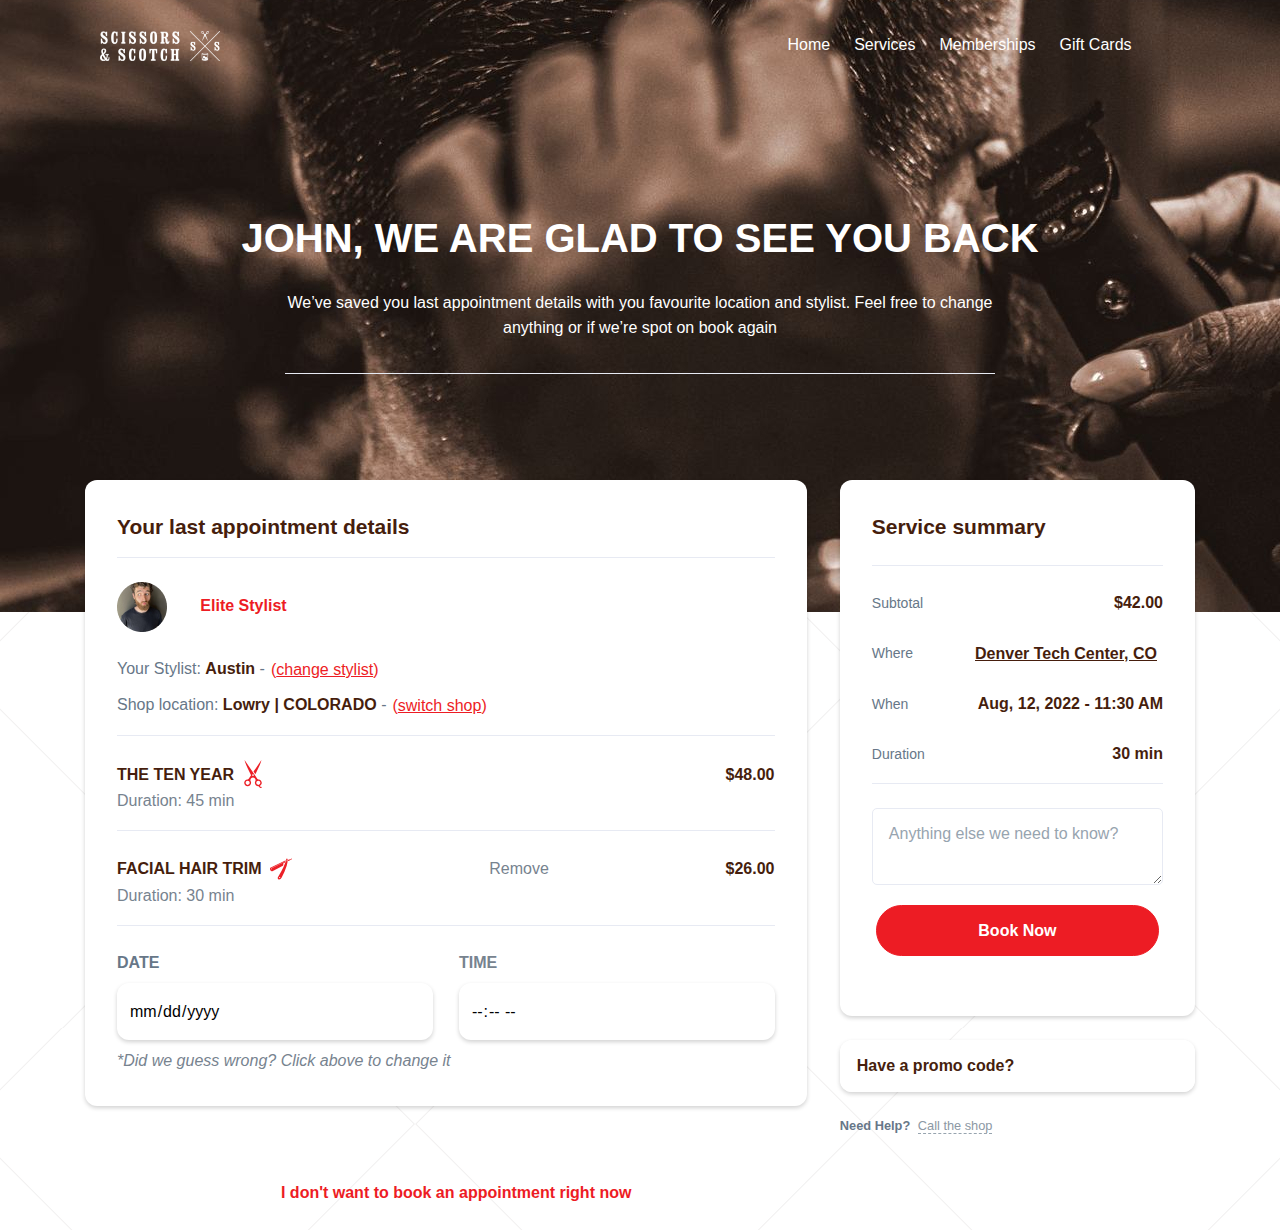
==== commit fb534010: "Update index.html" ====
--- a/index.html
+++ b/index.html
@@ -238,6 +238,7 @@
                     </div>
                     <!--mobile date & time selector-->
                     <div class="mobile__only">
+                        <p class="font-weight-bold m-0 mb-1">CHANGE DATE & TIME</p>
                         <div class="card d-flex">
                             <div class="date-selector">
                                 <label class="font-weight-bold sr-only" for="change_date">DATE</label>
--- a/booking-and-account-theme.min.css
+++ b/booking-and-account-theme.min.css
@@ -12452,7 +12452,7 @@
 }
 
 .text-secondary {
-    color: #eb3c67!important
+    color: #ed1c24!important
 }
 
 a.text-secondary:focus,
@@ -24217,4 +24217,4 @@
     .mobile-pb-4 {
         padding-bottom: 2rem
     }
-}+}
--- a/style.css
+++ b/style.css
@@ -1,3 +1,7 @@
+body {
+    overflow-y: hidden;
+}
+
 .hide_el {
     display: none;
 }
@@ -159,6 +163,11 @@
     text-align: center;
 }
 
+.date-selector input,
+.time-selector input {
+    background: transparent;
+}
+
 .date-selector input::-webkit-calendar-picker-indicator,
 .time-selector input::-webkit-calendar-picker-indicator {
     position: absolute;
@@ -171,7 +180,7 @@
 .date-selector input::after {
     content: "\f073";
     font-family: "Font Awesome 5 Free";
-    background: white;
+    background: transparent;
     color: #ed1c24;
     font-weight: 900;
 }
@@ -179,7 +188,7 @@
 .time-selector input::after {
     content: "\f017";
     font-family: "Font Awesome 5 Free";
-    background: white;
+    background: transparent;
     color: #ed1c24;
     font-weight: 900;
 }
@@ -515,11 +524,11 @@
         font-size: 0 !important;
     }
     .change-stylist__button::after {
-        content: '(edit)';
+        content: '( edit)';
         font-size: 14px;
     }
     .change-location__button::after {
-        content: '(edit)';
+        content: '( edit)';
         font-size: 14px !important;
     }
     .appointment-details-service__single .change__button {
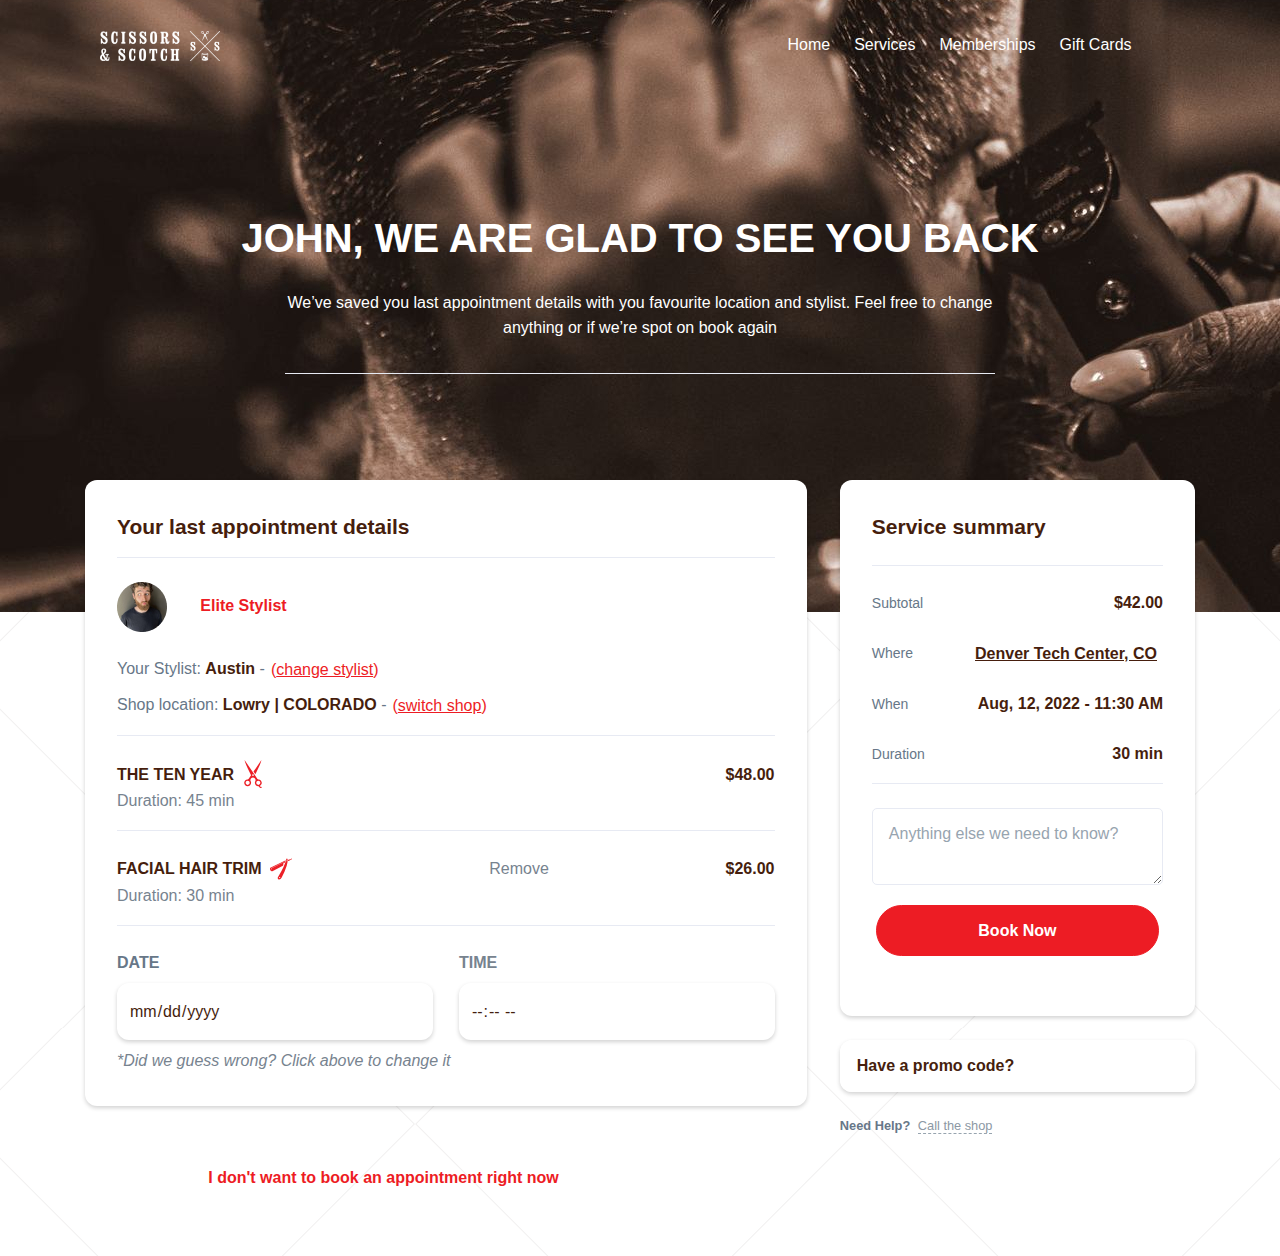
==== commit 1f094e7d: "Add files via upload" ====
--- a/index.html
+++ b/index.html
@@ -242,12 +242,12 @@
                         <div class="card d-flex">
                             <div class="date-selector">
                                 <label class="font-weight-bold sr-only" for="change_date">DATE</label>
-                                <input class="w-100" data-date="" data-date-format="DD MMMM YYYY" type="date" id="change_date" name="change_date" value="" required>
+                                <input class="w-100" data-date="" data-date-format="DD MMMM YYYY" type="date" id="change_date" name="change_date" value="2 Sep 2022" required>
                             </div>
                             <div class="content__divider"></div>
                             <div class="time-selector">
                                 <label for="change_date" class="font-weight-bold text-grey sr-only  ">TIME</label>
-                                <input class="w-100" type="time" id="change_time" name="change_time" value="5:00 PM" requried>
+                                <input class="w-100" type="time" id="change_time" name="change_time" value="20:40" requried>
                             </div>
                         </div>
 
@@ -260,12 +260,7 @@
                         <i>*Click above to change details</i>
                     </p>
                 </div>
-                <div class="book__later desktop__only">
-                    <a class="font-weight-bold" href=""><i
-                            class="fas fa-chevron-left pr-1"></i> I
-                        don't want to book an appointment right
-                        now</a>
-                </div>
+
             </div>
             <div class="service-summary__wrapper">
                 <div class="card p-5 mb-4">
@@ -364,20 +359,26 @@
                     </div>
                 </div>
             </div>
-            <div class="book__later mobile__only">
-                <a class="font-weight-bold" href=""><i class="fas fa-chevron-left pr-1"></i>I don't
-                    want to book an appointment right now</a>
-            </div>
-            <div class="align-items-center text-center pb-6 mobile__only book__later" style="
-        z-index: 100;
-    ">
-                <div class="media-body text-body small">
-                    <span class="font-weight-bold mr-1">Need
+        </section>
+        <div class="align-items-center text-center pb-3 mobile__only book__later">
+            <div class="media-body text-body small">
+                <span class="font-weight-bold mr-1">Need
                         Help?</span>
-                    <a class="link-underline" href="tel:7203727859">Call the shop</a>
-                </div>
-            </div>
-        </section>
+                <a class="link-underline" href="tel:7203727859">Call the shop</a>
+            </div>
+        </div>
+        <div class="book__later mobile__only text-center pb-2">
+            <a class="font-weight-bold" href=""><i class="fas fa-chevron-left pr-1"></i>I don't
+                want to book an appointment right now</a>
+        </div>
+
+
+        <div class="book__later desktop__only container">
+            <a class="font-weight-bold" href=""><i
+                    class="fas fa-chevron-left pr-1"></i> I
+                don't want to book an appointment right
+                now</a>
+        </div>
         <!--Modals-->
         <div class="modal__wrapper select__stylist hide_el">
             <div class="container">
@@ -549,9 +550,10 @@
                         <!-- End Row -->
                     </form>
                 </div>
-                <div class="text-center mt-5"><a class="font-weight-bold" href=""><i
+                <div class="text-center mt-5">
+                    <button type="text" class="font-weight-bold change__button text-secondary pb-3 step__back" href=""><i
                             class="fas fa-chevron-left pr-1"></i>Back
-                        to your current booking</a>
+                        to your current booking
                 </div>
             </div>
         </div>
@@ -630,11 +632,11 @@
                                         </div>
                                     </div>
                                 </button>
-                                <!-- End Card -->
-                            </div>
-                            <div class="col-sm-6 col-lg-4 col-xl-3 mb-3 mb-sm-5">
-                                <!-- Card -->
-                                <button type="submit" name="selected_date" value="2022-09-08,Sep. 8, 2022" class="card card-bordered card-hover-shadow h-100 w-100 text-left loading-trigger">
+                    <!-- End Card -->
+                </div>
+                <div class="col-sm-6 col-lg-4 col-xl-3 mb-3 mb-sm-5">
+                    <!-- Card -->
+                    <button type="submit" name="selected_date" value="2022-09-08,Sep. 8, 2022" class="card card-bordered card-hover-shadow h-100 w-100 text-left loading-trigger">
                                     <div class="card-body w-100">
                                         <div
                                             class="media align-items-center">
@@ -654,11 +656,11 @@
                                         </div>
                                     </div>
                                 </button>
-                                <!-- End Card -->
-                            </div>
-                            <div class="col-sm-6 col-lg-4 col-xl-3 mb-3 mb-sm-5">
-                                <!-- Card -->
-                                <button type="submit" name="selected_date" value="2022-09-09,Sep. 9, 2022" class="card card-bordered card-hover-shadow h-100 w-100 text-left loading-trigger">
+                    <!-- End Card -->
+                </div>
+                <div class="col-sm-6 col-lg-4 col-xl-3 mb-3 mb-sm-5">
+                    <!-- Card -->
+                    <button type="submit" name="selected_date" value="2022-09-09,Sep. 9, 2022" class="card card-bordered card-hover-shadow h-100 w-100 text-left loading-trigger">
                                     <div class="card-body w-100">
                                         <div
                                             class="media align-items-center">
@@ -678,98 +680,98 @@
                                         </div>
                                     </div>
                                 </button>
-                                <!-- End Card -->
-                            </div>
-                            <!-- Flatpickr -->
-                        </div>
-                    </form>
-                    <form class="mt-3" name="custom_date" method="POST" action="/booking-data">
-                        <div class="row justify-content-center fadein-1" style="">
-                            <div class="col-sm-10 col-lg-4 col-xl-3 mb-3 mb-sm-5 w-90">
-                                <input name="selected_date" id="flatpikr" type="text" class="flatpickr card card-bordered card-hover-shadow h-100 w-100 text-left flatpickr-input" style="color: #1e2022 !important; text-align: center !important; height: 95px !important; padding: 1.5rem; font-weight: bold;"
-                                    placeholder="SELECT ANOTHER DATE" readonly="readonly">
-                            </div>
-                        </div>
-                        <!-- End Flatpicker -->
-                    </form>
-                </div>
-                <div class="text-center mt-5 step-back__stylist">
-                    <button type="text" class="font-weight-bold change__button text-secondary" href=""><i
+                    <!-- End Card -->
+                </div>
+                <!-- Flatpickr -->
+            </div>
+            </form>
+            <form class="mt-3" name="custom_date" method="POST" action="/booking-data">
+                <div class="row justify-content-center fadein-1" style="">
+                    <div class="col-sm-10 col-lg-4 col-xl-3 mb-3 mb-sm-5 w-90">
+                        <input name="selected_date" id="flatpikr" type="text" class="flatpickr card card-bordered card-hover-shadow h-100 w-100 text-left flatpickr-input" style="color: #1e2022 !important; text-align: center !important; height: 95px !important; padding: 1.5rem; font-weight: bold;"
+                            placeholder="SELECT ANOTHER DATE" readonly="readonly">
+                    </div>
+                </div>
+                <!-- End Flatpicker -->
+            </form>
+        </div>
+        <div class="text-center mt-5 step-back__stylist">
+            <button type="text" class="font-weight-bold change__button text-secondary" href=""><i
                             class="fas fa-chevron-left pr-1"></i>Choose
                         a new stylist</button>
-                </div>
-            </div>
         </div>
-        <div class="modal__wrapper select__time hide_el">
-            <div class="container">
-                <i class="fas fa-times close__modal"></i>
-                <div class="progress-bar__content space-3 space-top-3 desktop__only">
-                    <p>.../ adjust your usual appointment </p>
-                    <div class="progress-bar">
-                        <div style='width: 98%' class="progress-bar_fill">
-                        </div>
-                    </div>
-                    <div class="progress-steps">
-                        <div class="first-step completed__step">
-                            <p class="mb-0">01. Choose your stylist
-                            </p>
-                            <small class="selected-stylist__name">Alexandrea</small>
-                        </div>
-                        <div class="second-step completed__step">
-                            <p class="mb-0">02. Select the day</p>
-                            <small class="selected-stylist__name">Sun,
+        </div>
+    </div>
+    <div class="modal__wrapper select__time hide_el">
+        <div class="container">
+            <i class="fas fa-times close__modal"></i>
+            <div class="progress-bar__content space-3 space-top-3 desktop__only">
+                <p>.../ adjust your usual appointment </p>
+                <div class="progress-bar">
+                    <div style='width: 98%' class="progress-bar_fill">
+                    </div>
+                </div>
+                <div class="progress-steps">
+                    <div class="first-step completed__step">
+                        <p class="mb-0">01. Choose your stylist
+                        </p>
+                        <small class="selected-stylist__name">Alexandrea</small>
+                    </div>
+                    <div class="second-step completed__step">
+                        <p class="mb-0">02. Select the day</p>
+                        <small class="selected-stylist__name">Sun,
                                 Aug, 13, 2022</small>
-                        </div>
-                        <div class="third-step active__step">
-                            <p class="mb-0">03. Choose a time</p>
-                            <img class="progress__img" src="./media/red-diamond.svg">
-                        </div>
-                    </div>
-                </div>
-                <div class="progress-bar__content progress-bar__mobile space-3 space-top-3 mobile__only">
-                    <p>.../ adjust your usual appointment </p>
-                    <div class="progress-bar mt-5">
-                        <div style='width: 94%' class="progress-bar_fill">
-                        </div>
-                    </div>
-                    <div class="progress-steps">
-                        <div class="first-step completed__step">
-                            <p class="mb-0">01. Stylist </p>
-                            <small class="selected-stylist__name">Alexandrea</small>
-                        </div>
-                        <div class="second-step completed__step">
-                            <p class="mb-0">02. Date </p>
-                            <small class="selected-stylist__name">Sun,
+                    </div>
+                    <div class="third-step active__step">
+                        <p class="mb-0">03. Choose a time</p>
+                        <img class="progress__img" src="./media/red-diamond.svg">
+                    </div>
+                </div>
+            </div>
+            <div class="progress-bar__content progress-bar__mobile space-3 space-top-3 mobile__only">
+                <p>.../ adjust your usual appointment </p>
+                <div class="progress-bar mt-5">
+                    <div style='width: 94%' class="progress-bar_fill">
+                    </div>
+                </div>
+                <div class="progress-steps">
+                    <div class="first-step completed__step">
+                        <p class="mb-0">01. Stylist </p>
+                        <small class="selected-stylist__name">Alexandrea</small>
+                    </div>
+                    <div class="second-step completed__step">
+                        <p class="mb-0">02. Date </p>
+                        <small class="selected-stylist__name">Sun,
                                 Aug, 13, 22</small>
-                        </div>
-                        <div class="third-step active__step">
-                            <p class="mb-0">03. Time </p>
-                            <img class="progress__img" src="./media/red-diamond.svg">
-                        </div>
-                    </div>
-                </div>
-                <div class="card space-2 space-lg-3 mt-7 main__content">
-                    <div class="w-80 w-lg-60 text-center mx-auto mb-3 fadein-1" style="">
-                        <h2 class="display-5 font-weight-bold uppercase mb-sm-4 fadeInUp u-in-viewport">
-                            WHAT TIME WORKS BEST? </h2>
-                        <p class="border-bottom pb-3 mb-3"> Below is Alexandrea's availability on <span>
+                    </div>
+                    <div class="third-step active__step">
+                        <p class="mb-0">03. Time </p>
+                        <img class="progress__img" src="./media/red-diamond.svg">
+                    </div>
+                </div>
+            </div>
+            <div class="card space-2 space-lg-3 mt-7 main__content">
+                <div class="w-80 w-lg-60 text-center mx-auto mb-3 fadein-1" style="">
+                    <h2 class="display-5 font-weight-bold uppercase mb-sm-4 fadeInUp u-in-viewport">
+                        WHAT TIME WORKS BEST? </h2>
+                    <p class="border-bottom pb-3 mb-3"> Below is Alexandrea's availability on <span>
                                 <strong class="text-brown">Sun, Aug
                                     13, 2022</strong></span>
-                        </p>
-                    </div>
-                    <form name="custom_date2" id="custom_date2" method="POST" action="/booking-data">
-                        <div class="row justify-content-center fadein-1" style="">
-                            <div class="col-sm-10 col-lg-4 col-xl-3 mb-3 mb-sm-5 w-90">
-                                <input name="selected_date" id="flatpikr2" type="text" class="flatpickr card card-bordered card-hover-shadow h-100 w-100 text-left flatpickr-input" style="color: #1e2022 !important; text-align: center !important; height: 95px !important; padding: 1.5rem; font-weight: bold;"
-                                    placeholder="CHOOSE A NEW DATE" readonly="readonly">
-                            </div>
-                        </div>
-                    </form>
-                    <form method="POST" action="/booking-data">
-                        <div class="row w-80 mx-auto justify-content-center fadein-1" style="">
-                            <div class="col-sm-6 col-lg-4 col-xl-3 mb-3 mb-sm-5">
-                                <!-- Card -->
-                                <button type="submit" name="selected_time" value="2022-09-08T15:30:00Z,233179,197912,38.0" class="card card-bordered card-hover-shadow h-100 w-100 text-left loading-trigger">
+                    </p>
+                </div>
+                <form name="custom_date2" id="custom_date2" method="POST" action="/booking-data">
+                    <div class="row justify-content-center fadein-1" style="">
+                        <div class="col-sm-10 col-lg-4 col-xl-3 mb-3 mb-sm-5 w-90">
+                            <input name="selected_date" id="flatpikr2" type="text" class="flatpickr card card-bordered card-hover-shadow h-100 w-100 text-left flatpickr-input" style="color: #1e2022 !important; text-align: center !important; height: 95px !important; padding: 1.5rem; font-weight: bold;"
+                                placeholder="CHOOSE A NEW DATE" readonly="readonly">
+                        </div>
+                    </div>
+                </form>
+                <form method="POST" action="/booking-data">
+                    <div class="row w-80 mx-auto justify-content-center fadein-1" style="">
+                        <div class="col-sm-6 col-lg-4 col-xl-3 mb-3 mb-sm-5">
+                            <!-- Card -->
+                            <button type="submit" name="selected_time" value="2022-09-08T15:30:00Z,233179,197912,38.0" class="card card-bordered card-hover-shadow h-100 w-100 text-left loading-trigger">
                                     <div class="card-body w-100">
                                         <div
                                             class="media align-items-center">
@@ -789,11 +791,11 @@
                                         </div>
                                     </div>
                                 </button>
-                                <!-- End Card -->
-                            </div>
-                            <div class="col-sm-6 col-lg-4 col-xl-3 mb-3 mb-sm-5">
-                                <!-- Card -->
-                                <button type="submit" name="selected_time" value="2022-09-08T16:00:00Z,233179,197912,38.0" class="card card-bordered card-hover-shadow h-100 w-100 text-left loading-trigger">
+                            <!-- End Card -->
+                        </div>
+                        <div class="col-sm-6 col-lg-4 col-xl-3 mb-3 mb-sm-5">
+                            <!-- Card -->
+                            <button type="submit" name="selected_time" value="2022-09-08T16:00:00Z,233179,197912,38.0" class="card card-bordered card-hover-shadow h-100 w-100 text-left loading-trigger">
                                     <div class="card-body w-100">
                                         <div
                                             class="media align-items-center">
@@ -813,11 +815,11 @@
                                         </div>
                                     </div>
                                 </button>
-                                <!-- End Card -->
-                            </div>
-                            <div class="col-sm-6 col-lg-4 col-xl-3 mb-3 mb-sm-5">
-                                <!-- Card -->
-                                <button type="submit" name="selected_time" value="2022-09-08T16:15:00Z,233179,197912,38.0" class="card card-bordered card-hover-shadow h-100 w-100 text-left loading-trigger">
+                            <!-- End Card -->
+                        </div>
+                        <div class="col-sm-6 col-lg-4 col-xl-3 mb-3 mb-sm-5">
+                            <!-- Card -->
+                            <button type="submit" name="selected_time" value="2022-09-08T16:15:00Z,233179,197912,38.0" class="card card-bordered card-hover-shadow h-100 w-100 text-left loading-trigger">
                                     <div class="card-body w-100">
                                         <div
                                             class="media align-items-center">
@@ -837,11 +839,11 @@
                                         </div>
                                     </div>
                                 </button>
-                                <!-- End Card -->
-                            </div>
-                            <div class="col-sm-6 col-lg-4 col-xl-3 mb-3 mb-sm-5">
-                                <!-- Card -->
-                                <button type="submit" name="selected_time" value="2022-09-08T16:30:00Z,233179,197912,38.0" class="card card-bordered card-hover-shadow h-100 w-100 text-left loading-trigger">
+                            <!-- End Card -->
+                        </div>
+                        <div class="col-sm-6 col-lg-4 col-xl-3 mb-3 mb-sm-5">
+                            <!-- Card -->
+                            <button type="submit" name="selected_time" value="2022-09-08T16:30:00Z,233179,197912,38.0" class="card card-bordered card-hover-shadow h-100 w-100 text-left loading-trigger">
                                     <div class="card-body w-100">
                                         <div
                                             class="media align-items-center">
@@ -861,11 +863,11 @@
                                         </div>
                                     </div>
                                 </button>
-                                <!-- End Card -->
-                            </div>
-                            <div class="col-sm-6 col-lg-4 col-xl-3 mb-3 mb-sm-5">
-                                <!-- Card -->
-                                <button type="submit" name="selected_time" value="2022-09-08T16:45:00Z,233179,197912,38.0" class="card card-bordered card-hover-shadow h-100 w-100 text-left loading-trigger">
+                            <!-- End Card -->
+                        </div>
+                        <div class="col-sm-6 col-lg-4 col-xl-3 mb-3 mb-sm-5">
+                            <!-- Card -->
+                            <button type="submit" name="selected_time" value="2022-09-08T16:45:00Z,233179,197912,38.0" class="card card-bordered card-hover-shadow h-100 w-100 text-left loading-trigger">
                                     <div class="card-body w-100">
                                         <div
                                             class="media align-items-center">
@@ -885,11 +887,11 @@
                                         </div>
                                     </div>
                                 </button>
-                                <!-- End Card -->
-                            </div>
-                            <div class="col-sm-6 col-lg-4 col-xl-3 mb-3 mb-sm-5">
-                                <!-- Card -->
-                                <button type="submit" name="selected_time" value="2022-09-08T19:30:00Z,233179,197912,38.0" class="card card-bordered card-hover-shadow h-100 w-100 text-left loading-trigger">
+                            <!-- End Card -->
+                        </div>
+                        <div class="col-sm-6 col-lg-4 col-xl-3 mb-3 mb-sm-5">
+                            <!-- Card -->
+                            <button type="submit" name="selected_time" value="2022-09-08T19:30:00Z,233179,197912,38.0" class="card card-bordered card-hover-shadow h-100 w-100 text-left loading-trigger">
                                     <div class="card-body w-100">
                                         <div
                                             class="media align-items-center">
@@ -909,11 +911,11 @@
                                         </div>
                                     </div>
                                 </button>
-                                <!-- End Card -->
-                            </div>
-                            <div class="col-sm-6 col-lg-4 col-xl-3 mb-3 mb-sm-5">
-                                <!-- Card -->
-                                <button type="submit" name="selected_time" value="2022-09-08T19:45:00Z,233179,197912,38.0" class="card card-bordered card-hover-shadow h-100 w-100 text-left loading-trigger">
+                            <!-- End Card -->
+                        </div>
+                        <div class="col-sm-6 col-lg-4 col-xl-3 mb-3 mb-sm-5">
+                            <!-- Card -->
+                            <button type="submit" name="selected_time" value="2022-09-08T19:45:00Z,233179,197912,38.0" class="card card-bordered card-hover-shadow h-100 w-100 text-left loading-trigger">
                                     <div class="card-body w-100">
                                         <div
                                             class="media align-items-center">
@@ -933,11 +935,11 @@
                                         </div>
                                     </div>
                                 </button>
-                                <!-- End Card -->
-                            </div>
-                            <div class="col-sm-6 col-lg-4 col-xl-3 mb-3 mb-sm-5">
-                                <!-- Card -->
-                                <button type="submit" name="selected_time" value="2022-09-08T22:45:00Z,233179,197912,38.0" class="card card-bordered card-hover-shadow h-100 w-100 text-left loading-trigger">
+                            <!-- End Card -->
+                        </div>
+                        <div class="col-sm-6 col-lg-4 col-xl-3 mb-3 mb-sm-5">
+                            <!-- Card -->
+                            <button type="submit" name="selected_time" value="2022-09-08T22:45:00Z,233179,197912,38.0" class="card card-bordered card-hover-shadow h-100 w-100 text-left loading-trigger">
                                     <div class="card-body w-100">
                                         <div
                                             class="media align-items-center">
@@ -957,11 +959,11 @@
                                         </div>
                                     </div>
                                 </button>
-                                <!-- End Card -->
-                            </div>
-                            <div class="col-sm-6 col-lg-4 col-xl-3 mb-3 mb-sm-5">
-                                <!-- Card -->
-                                <button type="submit" name="selected_time" value="2022-09-08T23:15:00Z,233179,197912,38.0" class="card card-bordered card-hover-shadow h-100 w-100 text-left loading-trigger">
+                            <!-- End Card -->
+                        </div>
+                        <div class="col-sm-6 col-lg-4 col-xl-3 mb-3 mb-sm-5">
+                            <!-- Card -->
+                            <button type="submit" name="selected_time" value="2022-09-08T23:15:00Z,233179,197912,38.0" class="card card-bordered card-hover-shadow h-100 w-100 text-left loading-trigger">
                                     <div class="card-body w-100">
                                         <div
                                             class="media align-items-center">
@@ -981,79 +983,79 @@
                                         </div>
                                     </div>
                                 </button>
-                                <!-- End Card -->
-                            </div>
-                        </div>
-                    </form>
-                </div>
-                <div class="text-center mt-5 step-back__stylist">
-                    <button type="text" class="font-weight-bold change__button text-secondary" href=""><i
+                            <!-- End Card -->
+                        </div>
+                    </div>
+                </form>
+            </div>
+            <div class="text-center mt-5 step-back__stylist">
+                <button type="text" class="font-weight-bold change__button text-secondary" href=""><i
                             class="fas fa-chevron-left pr-1"></i>Choose
                         a new stylist</button>
-                </div>
             </div>
         </div>
-        <div class="modal__wrapper change__location hide_el">
-            <div class="container">
-                <i class="fas fa-times close__modal"></i>
-                <div class="progress-bar__content space-3 space-top-3 desktop__only">
-                    <p>.../ adjust your usual appointment </p>
-                    <div class="progress-bar">
-                        <div style='width: 25%' class="progress-bar_fill">
-                        </div>
-                    </div>
-                    <div class="progress-steps">
-                        <div class="first-step active__step">
-                            <p class="mb-0">01. Select Location </p>
-                            <img class="progress__img" src="./media/red-diamond.svg">
-                        </div>
-                        <div class="second-step">
-                            <p class="mb-0">02. Choose your stylist
-                            </p>
-                        </div>
-                        <div class="third-step">
-                            <p class="mb-0">03. Select the day</p>
-                        </div>
-                        <div class="fourth-step">
-                            <p class="mb-0">04. Choose a time</p>
-                        </div>
-                    </div>
-                </div>
-                <div class="progress-bar__content progress-bar__mobile space-3 space-top-3 mobile__only">
-                    <p>.../ adjust your usual appointment </p>
-                    <div class="progress-bar mt-5">
-                        <div style='width: 38%' class="progress-bar_fill">
-                        </div>
-                    </div>
-                    <div class="progress-steps justify-content-center">
-                        <div class="first-step active__step">
-                            <p class="mb-0">01. Location </p>
-                            <img class="progress__img" src="./media/red-diamond.svg">
-                        </div>
-                    </div>
-                </div>
-                <div class="card space-2 space-lg-3 mt-7 main__content">
-                    <div class="w-80 w-lg-60 text-center mx-auto mb-3 fadein-1" style="">
-                        <h2 class="display-5 font-weight-bold uppercase mb-sm-4 fadeInUp u-in-viewport">
-                            SELECT A NEW LOCATION </h2>
-                        <p class="border-bottom pb-3 mb-3"> You current location is: <span> <strong
+    </div>
+    <div class="modal__wrapper change__location hide_el">
+        <div class="container">
+            <i class="fas fa-times close__modal"></i>
+            <div class="progress-bar__content space-3 space-top-3 desktop__only">
+                <p>.../ adjust your usual appointment </p>
+                <div class="progress-bar">
+                    <div style='width: 25%' class="progress-bar_fill">
+                    </div>
+                </div>
+                <div class="progress-steps">
+                    <div class="first-step active__step">
+                        <p class="mb-0">01. Select Location </p>
+                        <img class="progress__img" src="./media/red-diamond.svg">
+                    </div>
+                    <div class="second-step">
+                        <p class="mb-0">02. Choose your stylist
+                        </p>
+                    </div>
+                    <div class="third-step">
+                        <p class="mb-0">03. Select the day</p>
+                    </div>
+                    <div class="fourth-step">
+                        <p class="mb-0">04. Choose a time</p>
+                    </div>
+                </div>
+            </div>
+            <div class="progress-bar__content progress-bar__mobile space-3 space-top-3 mobile__only">
+                <p>.../ adjust your usual appointment </p>
+                <div class="progress-bar mt-5">
+                    <div style='width: 38%' class="progress-bar_fill">
+                    </div>
+                </div>
+                <div class="progress-steps justify-content-center">
+                    <div class="first-step active__step">
+                        <p class="mb-0">01. Location </p>
+                        <img class="progress__img" src="./media/red-diamond.svg">
+                    </div>
+                </div>
+            </div>
+            <div class="card space-2 space-lg-3 mt-7 main__content">
+                <div class="w-80 w-lg-60 text-center mx-auto mb-3 fadein-1" style="">
+                    <h2 class="display-5 font-weight-bold uppercase mb-sm-4 fadeInUp u-in-viewport">
+                        SELECT A NEW LOCATION </h2>
+                    <p class="border-bottom pb-3 mb-3"> You current location is: <span> <strong
                                     class="text-brown">Lowry |
                                     Colorado</strong></span>
-                        </p>
-                    </div>
-                    <form method="POST" class="w-80 mx-auto text-center">
-                        <label for="search_location" class="sr-only">Search Location</label>
-                        <div class="search-input__wrapper d-flex justify-content-center mb-5">
-                            <input type="search" placeholder="Search for location" class="card justify-content-center fadein-1 search-location__input">
-                            <button type="text" class="change__button text-brown ml-5"><u>View
+                    </p>
+                </div>
+                <form method="POST" class="w-80 mx-auto text-center">
+                    <label for="search_location" class="sr-only">Search Location</label>
+                    <div class="search-input__wrapper d-flex justify-content-center mb-5">
+                        <input type="search" placeholder="Search for location" class="card justify-content-center fadein-1 search-location__input">
+                        <button type="text" class="change__button text-brown ml-5"><u>View
                                     all locations</u></button>
-                        </div>
-                        <p>Other locations near <strong class="text-brown">Lowry,
+                    </div>
+                    <p>Other locations near <strong class="text-brown">Lowry,
                                 Colorado:</strong></p>
-                        <div class="row justify-content-center fadein-1" style="">
-                            <div class="col-sm-6 col-lg-6 col-xl-4 mb-3 mb-sm-5">
-                                <!-- Card -->
-                                <button type="submit" name="selected_date" value="2022-09-06,Sep. 6, 2022" class="card card-bordered card-hover-shadow text-left loading-trigger h-100 w-100">
+                    <div class="row justify-content-center fadein-1" style="">
+                        <div class="col-sm-6 col-lg-6 col-xl-4 mb-3 mb-sm-5">
+                            <!-- Card -->
+                            <button type="submit" name="selected_date" value="2022-09-06,Sep. 6, 2022" class="card card-bordered card-hover-shadow text-left loading-trigger h-100 w-100">
                                     <div class="card-body w-100">
                                         <div
                                             class="media align-items-center">
@@ -1074,11 +1076,11 @@
                                         </div>
                                     </div>
                                 </button>
-                                <!-- End Card -->
-                            </div>
-                            <div class="col-sm-6 col-lg-6 col-xl-4 mb-3 mb-sm-5">
-                                <!-- Card -->
-                                <button type="submit" name="selected_date" value="2022-09-08,Sep. 8, 2022" class="card card-bordered card-hover-shadow text-left loading-trigger h-100 w-100">
+                            <!-- End Card -->
+                        </div>
+                        <div class="col-sm-6 col-lg-6 col-xl-4 mb-3 mb-sm-5">
+                            <!-- Card -->
+                            <button type="submit" name="selected_date" value="2022-09-08,Sep. 8, 2022" class="card card-bordered card-hover-shadow text-left loading-trigger h-100 w-100">
                                     <div class="card-body w-100">
                                         <div
                                             class="media align-items-center">
@@ -1096,14 +1098,14 @@
                                         </div>
                                     </div>
                                 </button>
-                                <!-- End Card -->
-                            </div>
-                            <!-- Flatpickr -->
-                        </div>
-                    </form>
-                </div>
-                <div class="text-center mt-5">
-                    <button type="text" class="font-weight-bold change__button text-secondary" href=""><i
+                            <!-- End Card -->
+                        </div>
+                        <!-- Flatpickr -->
+                    </div>
+                </form>
+            </div>
+            <div class="text-center mt-5">
+                <button type="text" class="font-weight-bold change__button text-secondary pb-3 step__back" href=""><i
                             class="fas fa-chevron-left pr-1"></i>Back
                         to your current booking
                 </div>
@@ -1113,4 +1115,4 @@
     <script src="main.js"></script>
 </body>
 
-</html>
+</html>--- a/style.css
+++ b/style.css
@@ -1,7 +1,3 @@
-body {
-    overflow-y: hidden;
-}
-
 .hide_el {
     display: none;
 }
@@ -112,6 +108,12 @@
     z-index: 1;
 }
 
+.book__later.desktop__only {
+    position: relative;
+    bottom: 65px;
+    left: 8%;
+}
+
 .tooltip__wrapper:hover .tooltiptext {
     visibility: visible;
 }
@@ -155,17 +157,10 @@
     width: 48%;
 }
 
-.book__later {
-    position: absolute;
-    bottom: -100px;
-    left: 0;
-    right: 0;
-    text-align: center;
-}
-
 .date-selector input,
 .time-selector input {
     background: transparent;
+    color: #461e0d;
 }
 
 .date-selector input::-webkit-calendar-picker-indicator,
@@ -224,7 +219,8 @@
 /***** Modals **/
 
 .modal__wrapper {
-    position: absolute;
+    position: fixed;
+    overflow: scroll;
     top: 0;
     bottom: 0;
     left: 0;
@@ -235,7 +231,7 @@
     background-position: center top;
     background-repeat: repeat;
     background-size: 450px;
-    height: 130vh;
+    height: 100vh;
 }
 
 .modal__wrapper .container {
@@ -524,11 +520,11 @@
         font-size: 0 !important;
     }
     .change-stylist__button::after {
-        content: '( edit)';
+        content: ' (edit)';
         font-size: 14px;
     }
     .change-location__button::after {
-        content: '( edit)';
+        content: ' (edit)';
         font-size: 14px !important;
     }
     .appointment-details-service__single .change__button {
@@ -550,4 +546,4 @@
     .appoinment-details__time input {
         padding: 0 5px;
     }
-}
+}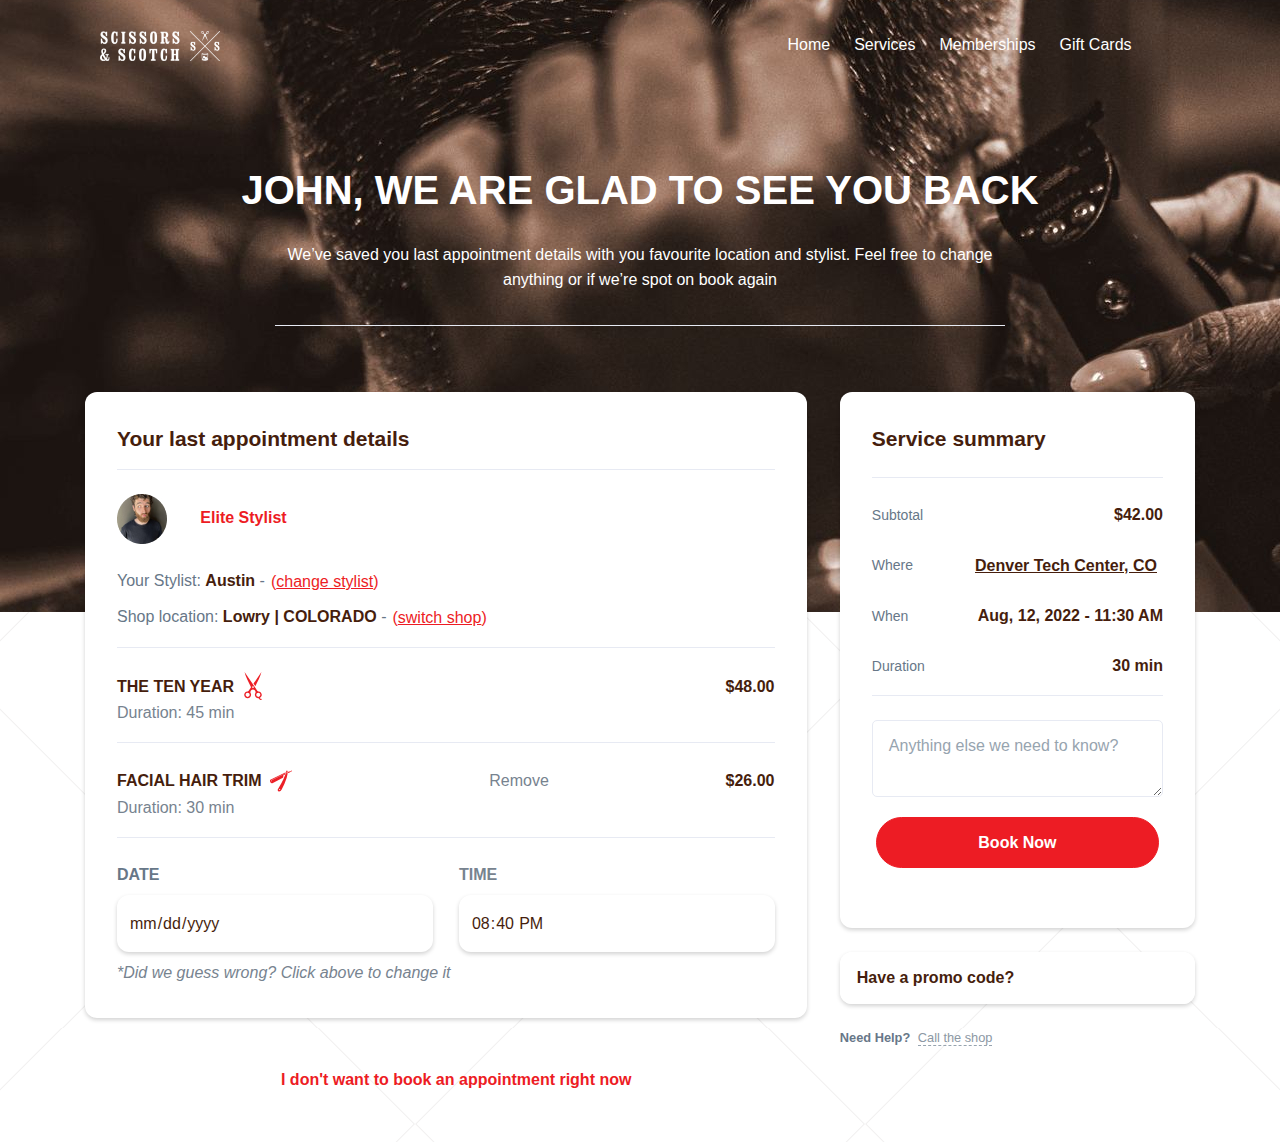
==== commit 8531c1cf: "Update index.html" ====
--- a/index.html
+++ b/index.html
@@ -139,7 +139,7 @@
                     <!-- ========== END HEADER ========== -->
                 </div>
         </header>
-        <!--Hero text-->
+        <!--Hero section-->
         <section class="container space-3 space-top-3 hero-text__wrapper">
             <div class="w-80 text-center mx-auto mb-7 fadein-1 hero-text__content">
                 <h1 class="display-5 text-white font-weight-bold uppercase mb-sm-4 fadeInUp u-in-viewport desktop__only">
@@ -152,8 +152,9 @@
                     We’ve saved you last appointment details with you favourite location and stylist. Feel free to change anything or if we’re spot on book again</p>
             </div>
         </section>
-        <!--Booking details-->
+        <!----Booking details-->
         <section class="container booking-details__wrapper w-90">
+            <!-------Booking details selection-->
             <div class="card p-5 mb-4 appointment-details__wrapper">
                 <!-------stylist info-->
                 <div class="appointment-details__stylist">
@@ -172,6 +173,7 @@
                                 skilled, so we charge a little bit
                                 more.</span>
                         </i>
+                        <!--show if stylist is elite-->
                     </div>
                     <!--stylist name-->
                     <div class="stylist-name mb-2 d-flex">
@@ -186,7 +188,7 @@
                             COLORADO </strong> - </p><button class="change__button change-location__button brown-hover">(<u>switch
                             shop</u>)</button>
                 </div>
-                <!--services info-->
+                <!--services info section-->
                 <div class="appointment-details__service">
                     <div class="appointment-details-service__single border-bottom mb-4 pb-3">
                         <div class="d-flex">
@@ -195,17 +197,18 @@
                                     THE TEN YEAR </div>
                                 <img src="./media/scissors-icon.svg" alt="scissors-icon">
                             </div>
-                            <!--if extra service show delete button -->
-                            <!-- <button class="change__button text-grey red-hover"><i
+                            <!--if extra service show delete button 
+                            <button class="change__button text-grey red-hover"><i
                                     class="fa-solid fa-trash-can"></i>
                                 Remove</button> -->
                             <div class="service-price text-brown font-weight-bold">
                                 $48.00</div>
                         </div>
                         <div class="service-duration text-grey">
-                            Duration: 45 min</div>
-                    </div>
-                    <div class="appointment-details-service__single border-bottom mb-4 pb-3">
+                            Duration: 45 min </div>
+                    </div>
+                    <!-- Extra services desktop version -->
+                    <div class="appointment-details-service__single border-bottom mb-4 pb-3 desktop__only">
                         <div class="d-flex">
                             <div class="service-name__wrapper d-flex">
                                 <div class="service_name text-brown font-weight-bold">
@@ -220,7 +223,30 @@
                                 $26.00</div>
                         </div>
                         <div class="service-duration text-grey">
-                            Duration: 30 min</div>
+                            Duration: 30 min </div>
+                    </div>
+                    <!-- Extra services mobile version -->
+                    <div class="extra-services__wrapper mobile__only">
+                        <p class="border-bottom pb-2 extra-services__show">
+                            +<span>1</span> extra service <i class="fas fa-chevron-down"></i></p>
+                        <div class="appointment-details-service__single border-bottom mb-4 pb-3">
+                            <div class="d-flex">
+                                <div class="service-name__wrapper d-flex">
+                                    <div class="service_name text-brown font-weight-bold">
+                                        FACIAL HAIR TRIM </div>
+                                    <img src="./media/straight-razor-new.svg" alt="razor-icon">
+                                </div>
+                                <!--if extra service show delete button -->
+                                <button class="change__button text-grey red-hover"><i
+                                        class="far fa-trash-alt pr-1"></i>
+                                    Remove</button>
+                                <div class="service-price text-brown font-weight-bold">
+                                    $26.00</div>
+                                <!--if extra service show delete button -->
+                            </div>
+                            <div class="service-duration text-grey">
+                                Duration: 30 min </div>
+                        </div>
                     </div>
                 </div>
                 <!--appointment time & date -->
@@ -233,7 +259,7 @@
                         </div>
                         <div class="time-selector">
                             <label for="change_date" class="font-weight-bold text-grey">TIME</label>
-                            <input class="card w-100" type="time" id="change_time" name="change_time" value="5:00 PM" requried>
+                            <input class="card w-100" type="time" id="change_time" name="change_time" value="20:40" requried>
                         </div>
                     </div>
                     <!--mobile date & time selector-->
@@ -250,7 +276,6 @@
                                 <input class="w-100" type="time" id="change_time" name="change_time" value="20:40" requried>
                             </div>
                         </div>
-
                     </div>
                     <p class="text-grey pt-2 m-0 desktop__only">
                         <i>*Did we guess wrong? Click above to change
@@ -260,14 +285,19 @@
                         <i>*Click above to change details</i>
                     </p>
                 </div>
-
-            </div>
+                <!--Book later desktop-->
+                <div class="book__later desktop__only">
+                    <a class="font-weight-bold" href=""><i
+                    class="fas fa-chevron-left pr-1"></i> I don't want
+                to book an appointment right now</a>
+                </div>
+            </div>
+            <!-----------Service summary section-->
             <div class="service-summary__wrapper">
                 <div class="card p-5 mb-4">
                     <div class="border-bottom pb-4 mb-4">
                         <h2 class="h3 mb-0 text-brown"> Service summary </h2>
                     </div>
-                    <!-- End Title -->
                     <div class="pb-4">
                         <div class="media align-items-center mb-4">
                             <span class="d-block font-size-1 mr-3">Subtotal</span>
@@ -279,7 +309,7 @@
                             <span class="d-block font-size-1 mr-3">Where</span>
                             <div class="media-body text-right">
                                 <span class="text-brown"><button
-                                        class="change__button font-weight-bold text-brown"><i
+                                        class="change__button font-weight-bold text-brown summary__location"><i
                                             class="fas fa-map-marker-alt pr-1 text-secondary"></i><u>Denver
                                             Tech Center,
                                             CO</u></button></span>
@@ -311,15 +341,6 @@
                                     <button class="btn btn-primary btn-block btn-pill transition-3d-hover" name="complete_booking" value="LFG" type="submit" id="complete_booking" data-total-price="42.0">Book
                                         Now</button>
                                 </div>
-                                <script type="text/javascript">
-                                    $('#$complete_booking').click(function() {
-                                        var totalPrice = parseFloat($(this).data('total-price'));
-                                        fbq('track', 'Purchase', {
-                                            currency: "USD",
-                                            value: totalPrice
-                                        });
-                                    });
-                                </script>
                             </div>
                         </form>
                     </div>
@@ -350,7 +371,7 @@
                 <div class="form-group mb-3 mobile__only">
                     <textarea class="form-control" name="notes" form="booking-form" placeholder="Anything else we need to know?" rows="2"></textarea>
                 </div>
-                <!--Need help section-->
+                <!--Need help section desktop-->
                 <div class="media align-items-center pb-4">
                     <div class="media-body text-body small">
                         <span class="font-weight-bold mr-1">Need
@@ -359,30 +380,31 @@
                     </div>
                 </div>
             </div>
+
         </section>
-        <div class="align-items-center text-center pb-3 mobile__only book__later">
+        <!--Need help section mobile-->
+        <div class="align-items-center text-center pb-3 mobile__only">
             <div class="media-body text-body small">
-                <span class="font-weight-bold mr-1">Need
-                        Help?</span>
-                <a class="link-underline" href="tel:7203727859">Call the shop</a>
+                <span class="font-weight-bold mr-1">Need Help?</span>
+                <a class="link-underline" href="tel:7203727859">Call
+                    the shop</a>
             </div>
         </div>
+        <!--Book later mobile-->
         <div class="book__later mobile__only text-center pb-2">
-            <a class="font-weight-bold" href=""><i class="fas fa-chevron-left pr-1"></i>I don't
-                want to book an appointment right now</a>
+            <a class="font-weight-bold" href=""><i
+                    class="fas fa-chevron-left pr-1"></i>I don't want
+                to book an appointment right now</a>
         </div>
 
 
-        <div class="book__later desktop__only container">
-            <a class="font-weight-bold" href=""><i
-                    class="fas fa-chevron-left pr-1"></i> I
-                don't want to book an appointment right
-                now</a>
-        </div>
-        <!--Modals-->
+        <!-------------Modals--------->
+
+        <!--Select stylist modal-->
         <div class="modal__wrapper select__stylist hide_el">
             <div class="container">
                 <i class="fas fa-times close__modal"></i>
+                <!--Progress bar desktop-->
                 <div class="progress-bar__content space-3 space-top-3 desktop__only">
                     <p>.../ adjust your usual appointment </p>
                     <div class="progress-bar">
@@ -403,6 +425,7 @@
                         </div>
                     </div>
                 </div>
+                <!--Progress bar mobile-->
                 <div class="progress-bar__content progress-bar__mobile space-3 space-top-3 mobile__only">
                     <p>.../ adjust your usual appointment </p>
                     <div class="progress-bar mt-5">
@@ -422,6 +445,7 @@
                         </div>
                     </div>
                 </div>
+                <!--Card main content-->
                 <div class="card space-2 space-lg-3 mt-7 main__content">
                     <div class="col-sm-10 w-md-80 w-lg-60 text-center mx-auto mb-3 fadein-1" style="">
                         <h2 class="display-5 font-weight-bold uppercase mb-sm-4 fadeInUp u-in-viewport">
@@ -429,6 +453,7 @@
                         <p class="border-bottom pb-3 mb-3"> You are currently with <span><strong
                                     class="text-brown">Austin</strong></span>, select any other available stylist</p>
                     </div>
+                    <!--Loop through all available stylists-->
                     <form method="POST" action="">
                         <div class="row fadein-1 w-lg-60 w-90 text-center mx-auto justify-content-center" style="">
                             <div class="col-sm-10 col-lg-6 col-md-8 col-xl-6 mb-3 mb-sm-5 align-center">
@@ -458,10 +483,6 @@
                                 </button>
                                 <!-- End Card -->
                             </div>
-                            <input id="ga-uuid" type="hidden" value="undefined">
-                            <script>
-                                document.getElementById("ga-uuid").value = gtag('get', 'uuid');
-                            </script>
                             <div class="col-sm-10 col-lg-6 col-md-8 col-xl-6 mb-3 mb-sm-5 align-center">
                                 <!-- Card -->
                                 <button type="submit" name="specific_stylist" value="197912,Alexandrea (Barber),https://s3.amazonaws.com/mytime_prod/attachments/12379/thumb/Alex.PNG?2019" class="card card-bordered card-hover-shadow h-100 w-100 text-left loading-trigger">
@@ -547,9 +568,9 @@
                                 <!-- End Card -->
                             </div>
                         </div>
-                        <!-- End Row -->
                     </form>
                 </div>
+                <!--Back to current booking-->
                 <div class="text-center mt-5">
                     <button type="text" class="font-weight-bold change__button text-secondary pb-3 step__back" href=""><i
                             class="fas fa-chevron-left pr-1"></i>Back
@@ -557,62 +578,85 @@
                 </div>
             </div>
         </div>
+        <!--Select day  modal-->
         <div class="modal__wrapper select__day hide_el">
             <div class="container">
                 <i class="fas fa-times close__modal"></i>
-                <div class="progress-bar__content space-3 space-top-3 desktop__only">
+                <!--Progress bar desktop-->
+                <div
+                    class="progress-bar__content space-3 space-top-3 desktop__only">
                     <p>.../ adjust your usual appointment </p>
                     <div class="progress-bar">
-                        <div style='width: 75%' class="progress-bar_fill">
+                        <div style='width: 75%'
+                            class="progress-bar_fill">
                         </div>
                     </div>
                     <div class="progress-steps">
                         <div class="first-step completed__step">
                             <p class="mb-0">01. Choose your stylist
                             </p>
-                            <small class="selected-stylist__name">Alexandrea</small>
+                            <small
+                                class="selected-stylist__name">Alexandrea</small>
                         </div>
                         <div class="second-step active__step">
                             <p class="mb-0">02. Select the day</p>
-                            <img class="progress__img" src="./media/red-diamond.svg">
+                            <img class="progress__img"
+                                src="./media/red-diamond.svg">
                         </div>
                         <div class="third-step">
                             <p class="mb-0">03. Choose a time</p>
                         </div>
                     </div>
                 </div>
-                <div class="progress-bar__content progress-bar__mobile space-3 space-top-3 mobile__only">
+                
+                <div
+                    class="progress-bar__content progress-bar__mobile space-3 space-top-3 mobile__only">
                     <p>.../ adjust your usual appointment </p>
                     <div class="progress-bar mt-5">
-                        <div style='width: 75%' class="progress-bar_fill">
+                        <div style='width: 75%'
+                            class="progress-bar_fill">
                         </div>
                     </div>
                     <div class="progress-steps">
                         <div class="first-step completed__step">
                             <p class="mb-0">01. Stylist </p>
-                            <small class="selected-stylist__name">Alexandrea</small>
+                            <small
+                                class="selected-stylist__name">Alexandrea</small>
                         </div>
                         <div class="second-step active__step">
                             <p class="mb-0">02. Date </p>
-                            <img class="progress__img" src="./media/red-diamond.svg">
+                            <img class="progress__img"
+                                src="./media/red-diamond.svg">
                         </div>
                         <div class="third-step">
                             <p class="mb-0">03. Time </p>
                         </div>
                     </div>
                 </div>
-                <div class="card space-2 space-lg-3 mt-7 main__content">
-                    <div class="w-md-80 w-lg-60 text-center mx-auto mb-3 fadein-1" style="">
-                        <h2 class="display-5 font-weight-bold uppercase mb-sm-4 fadeInUp u-in-viewport">
+                <!--Modal main content-->
+                <div
+                    class="card space-2 space-lg-3 mt-7 main__content">
+                    <div class="w-md-80 w-lg-60 text-center mx-auto mb-3 fadein-1"
+                        style="">
+                        <h2
+                            class="display-5 font-weight-bold uppercase mb-sm-4 fadeInUp u-in-viewport">
                             Which day would you like? </h2>
-                        <p class="border-bottom pb-3 mb-3"> Below are the first days <span><strong
-                                    class="text-brown">Alexandrea</strong></span> is avaialable</p>
-                    </div>
+                        <p class="border-bottom pb-3 mb-3"> Below are
+                            the first days <span><strong
+                                    class="text-brown">Alexandrea</strong></span>
+                            is avaialable</p>
+                    </div>
+                    <!--Loop through available days-->
                     <form method="POST" action="/booking-data">
-                        <div class="row fadein-1 w-90 text-center mx-auto justify-content-center" style="">
-                            <div class="col-sm-6 col-lg-4 col-xl-3 mb-3 mb-sm-5">
+                        <div class="row fadein-1 w-90 text-center mx-auto justify-content-center"
+                            style="">
+                            <div
+                                class="col-sm-6 col-lg-4 col-xl-3 mb-3 mb-sm-5">
                                 <!-- Card -->
-                                <button type="submit" name="selected_date" value="2022-09-06,Sep. 6, 2022" class="card card-bordered card-hover-shadow h-100 w-100 text-left loading-trigger">
+                                <button type="submit"
+                                    name="selected_date"
+                                    value="2022-09-06,Sep. 6, 2022"
+                                    class="card card-bordered card-hover-shadow h-100 w-100 text-left loading-trigger">
                                     <div class="card-body w-100">
                                         <div
                                             class="media align-items-center">
@@ -692,9 +736,9 @@
                             placeholder="SELECT ANOTHER DATE" readonly="readonly">
                     </div>
                 </div>
-                <!-- End Flatpicker -->
             </form>
         </div>
+        <!--Choose another stylist-->
         <div class="text-center mt-5 step-back__stylist">
             <button type="text" class="font-weight-bold change__button text-secondary" href=""><i
                             class="fas fa-chevron-left pr-1"></i>Choose
@@ -702,9 +746,11 @@
         </div>
         </div>
     </div>
+    <!--Select time modal-->
     <div class="modal__wrapper select__time hide_el">
         <div class="container">
             <i class="fas fa-times close__modal"></i>
+            <!--Progress bar desktop-->
             <div class="progress-bar__content space-3 space-top-3 desktop__only">
                 <p>.../ adjust your usual appointment </p>
                 <div class="progress-bar">
@@ -728,6 +774,7 @@
                     </div>
                 </div>
             </div>
+            <!--Progress bar mobile-->
             <div class="progress-bar__content progress-bar__mobile space-3 space-top-3 mobile__only">
                 <p>.../ adjust your usual appointment </p>
                 <div class="progress-bar mt-5">
@@ -750,6 +797,7 @@
                     </div>
                 </div>
             </div>
+            <!--Modal main content-->
             <div class="card space-2 space-lg-3 mt-7 main__content">
                 <div class="w-80 w-lg-60 text-center mx-auto mb-3 fadein-1" style="">
                     <h2 class="display-5 font-weight-bold uppercase mb-sm-4 fadeInUp u-in-viewport">
@@ -759,6 +807,7 @@
                                     13, 2022</strong></span>
                     </p>
                 </div>
+                <!--Select custom date-->
                 <form name="custom_date2" id="custom_date2" method="POST" action="/booking-data">
                     <div class="row justify-content-center fadein-1" style="">
                         <div class="col-sm-10 col-lg-4 col-xl-3 mb-3 mb-sm-5 w-90">
@@ -767,6 +816,7 @@
                         </div>
                     </div>
                 </form>
+                <!--Loop through available dates-->
                 <form method="POST" action="/booking-data">
                     <div class="row w-80 mx-auto justify-content-center fadein-1" style="">
                         <div class="col-sm-6 col-lg-4 col-xl-3 mb-3 mb-sm-5">
@@ -988,6 +1038,7 @@
                     </div>
                 </form>
             </div>
+            <!--Select a new stylist-->
             <div class="text-center mt-5 step-back__stylist">
                 <button type="text" class="font-weight-bold change__button text-secondary" href=""><i
                             class="fas fa-chevron-left pr-1"></i>Choose
@@ -995,9 +1046,11 @@
             </div>
         </div>
     </div>
+    <!--Select location modal-->
     <div class="modal__wrapper change__location hide_el">
         <div class="container">
             <i class="fas fa-times close__modal"></i>
+            <!--Progress bar desktop-->
             <div class="progress-bar__content space-3 space-top-3 desktop__only">
                 <p>.../ adjust your usual appointment </p>
                 <div class="progress-bar">
@@ -1021,6 +1074,7 @@
                     </div>
                 </div>
             </div>
+            <!--Progress bar mobile-->
             <div class="progress-bar__content progress-bar__mobile space-3 space-top-3 mobile__only">
                 <p>.../ adjust your usual appointment </p>
                 <div class="progress-bar mt-5">
@@ -1034,6 +1088,7 @@
                     </div>
                 </div>
             </div>
+            <!--Modal main content-->
             <div class="card space-2 space-lg-3 mt-7 main__content">
                 <div class="w-80 w-lg-60 text-center mx-auto mb-3 fadein-1" style="">
                     <h2 class="display-5 font-weight-bold uppercase mb-sm-4 fadeInUp u-in-viewport">
@@ -1043,16 +1098,34 @@
                                     Colorado</strong></span>
                     </p>
                 </div>
+
                 <form method="POST" class="w-80 mx-auto text-center">
                     <label for="search_location" class="sr-only">Search Location</label>
-                    <div class="search-input__wrapper d-flex justify-content-center mb-5">
-                        <input type="search" placeholder="Search for location" class="card justify-content-center fadein-1 search-location__input">
+                    <div class="search-location__wrapper  d-flex justify-content-center mb-5">
+                        <!--Search bar-->
+                        <div class="search-bar__content">
+                            <input type="search" placeholder="Search for location" class="card justify-content-center fadein-1 search-location__input">
+                            <div class="locations__results card pt-3 pb-3 mt-3 hide_el">
+                                <div class="location__city">
+                                    <h3 class="location-city__name border-bottom mb-2 pb-2 text-brown w-90 mx-auto">
+                                        D.C.</h3>
+                                    <div class="locations-city__listing">
+                                        <h4 class="mb-1 location-shop__name text-brown w-90 mx-auto">
+                                            Union Market</h4>
+                                        <p class="text-grey text-small w-90 mx-auto">
+                                            31 N St NE, Washington, DC 20002
+                                        </p>
+                                    </div>
+                                </div>
+                            </div>
+                        </div>
                         <button type="text" class="change__button text-brown ml-5"><u>View
                                     all locations</u></button>
                     </div>
                     <p>Other locations near <strong class="text-brown">Lowry,
                                 Colorado:</strong></p>
                     <div class="row justify-content-center fadein-1" style="">
+                        <!--Loop through available locations-->
                         <div class="col-sm-6 col-lg-6 col-xl-4 mb-3 mb-sm-5">
                             <!-- Card -->
                             <button type="submit" name="selected_date" value="2022-09-06,Sep. 6, 2022" class="card card-bordered card-hover-shadow text-left loading-trigger h-100 w-100">
@@ -1060,11 +1133,10 @@
                                         <div
                                             class="media align-items-center">
                                             <div class="media-body">
-                                                
-                                                <h5
-                                                
+                                                <h5
                                                     class="text-hover-primary mb-0 uppercase">
-                                                    <i class="fas fa-map-marker-alt text-secondary pr-1"></i>
+                                                    <i
+                                                        class="fas fa-map-marker-alt text-secondary pr-1"></i>
                                                     Denver Tech Centre
                                                 </h5>
                                                 <small
@@ -1087,8 +1159,10 @@
                                             <div class="media-body">
                                                 <h5
                                                     class="text-hover-primary mb-0 uppercase">
-                                                    <i class="fas fa-map-marker-alt text-secondary pr-1"></i>
-                                                    Parker</h5>
+                                                    <i
+                                                        class="fas fa-map-marker-alt text-secondary pr-1"></i>
+                                                    Parker
+                                                </h5>
                                                 <small
                                                     class="text-body">12227
                                                     Pine Bluffs Way
@@ -1104,6 +1178,7 @@
                     </div>
                 </form>
             </div>
+            <!--Back to current booking-->
             <div class="text-center mt-5">
                 <button type="text" class="font-weight-bold change__button text-secondary pb-3 step__back" href=""><i
                             class="fas fa-chevron-left pr-1"></i>Back
@@ -1115,4 +1190,4 @@
     <script src="main.js"></script>
 </body>
 
-</html>+</html>
--- a/style.css
+++ b/style.css
@@ -109,12 +109,17 @@
 }
 
 .book__later.desktop__only {
-    position: relative;
-    bottom: 65px;
-    left: 8%;
-}
-
-.tooltip__wrapper:hover .tooltiptext {
+    position: absolute;
+    bottom: -75px;
+    margin-left: auto;
+    margin-right: auto;
+    left: 0;
+    right: 0;
+    text-align: center;
+}
+
+.tooltip__wrapper:hover .tooltiptext,
+.tooltip__wrapper:active .tooltiptext {
     visibility: visible;
 }
 
@@ -126,6 +131,19 @@
     width: 30px;
     height: 28px;
     padding-left: 8px;
+}
+
+.extra-services__wrapper {
+    cursor: pointer;
+}
+
+.extra-services__wrapper .appointment-details-service__single {
+    display: none;
+}
+
+.extra-services__wrapper p .fa-chevron-down {
+    font-size: .9em;
+    padding-left: 2px;
 }
 
 .appointment-details__wrapper {
@@ -196,9 +214,13 @@
     overflow: visible !important;
 }
 
+.search-bar__content {
+    width: 60%;
+}
+
 .search-location__input {
     height: 43px;
-    width: 60%;
+    width: 100%;
     padding: 0 20px 0 60px;
     background: url('./media/search--icon.svg')no-repeat left 23px center;
     font-size: 14px;
@@ -225,7 +247,7 @@
     bottom: 0;
     left: 0;
     right: 0;
-    background: rgba(255, 255, 255, .97);
+    background: rgba(255, 255, 255, 1);
     z-index: 9999;
     background-image: url('./media/diamond-background.svg');
     background-position: center top;
@@ -327,13 +349,35 @@
     left: 36%;
 }
 
+.search-location__wrapper {
+    align-items: flex-start;
+}
+
 .progress-bar__mobile .progress__img {
     top: 82px;
     width: 40px;
 }
 
 .progress-bar__mobile .third-step .progress__img {
-    left: 88%;
+    left: 82%;
+}
+
+.locations__results {
+    text-align: left;
+}
+
+.location-city__name,
+.location-shop__name {
+    font-size: 1em;
+}
+
+.locations-city__listing {
+    padding-top: 10px;
+    cursor: pointer;
+}
+
+.locations-city__listing:hover {
+    background-color: #fafafa;
 }
 
 
@@ -342,6 +386,22 @@
 @media only screen and (min-width: 1920px) {
     .background-img--wrapper {
         background-size: 100%;
+    }
+}
+
+@media only screen and (min-width: 991px) and (max-width: 1480px) {
+    .hero-text__wrapper {
+        padding: 5rem 0 5.5rem 0 !important;
+    }
+    .progress-bar__content {
+        padding-top: 3.5rem !important;
+    }
+    .progress__img {
+        top: 72px;
+    }
+    .modal__wrapper .main__content {
+        margin-top: 20px !important;
+        padding: 4.5rem 0 !important;
     }
 }
 
@@ -482,13 +542,16 @@
 }
 
 @media only screen and (max-width: 768px) {
-    .search-input__wrapper {
+    .search-bar__content {
+        width: 100%;
+    }
+    .search-location__wrapper {
         flex-wrap: wrap;
     }
-    .search-input__wrapper input {
+    .search-location__wrapper input {
         width: 100%;
     }
-    .search-input__wrapper button {
+    .search-location__wrapper button {
         padding: 0 !important;
         margin-left: 0 !important;
         margin-top: 18px;
@@ -504,6 +567,9 @@
     }
     .close__modal {
         right: 25px;
+    }
+    .modal__wrapper .main__content {
+        padding: 2.5rem 0 !important;
     }
 }
 
@@ -546,4 +612,4 @@
     .appoinment-details__time input {
         padding: 0 5px;
     }
-}+}
